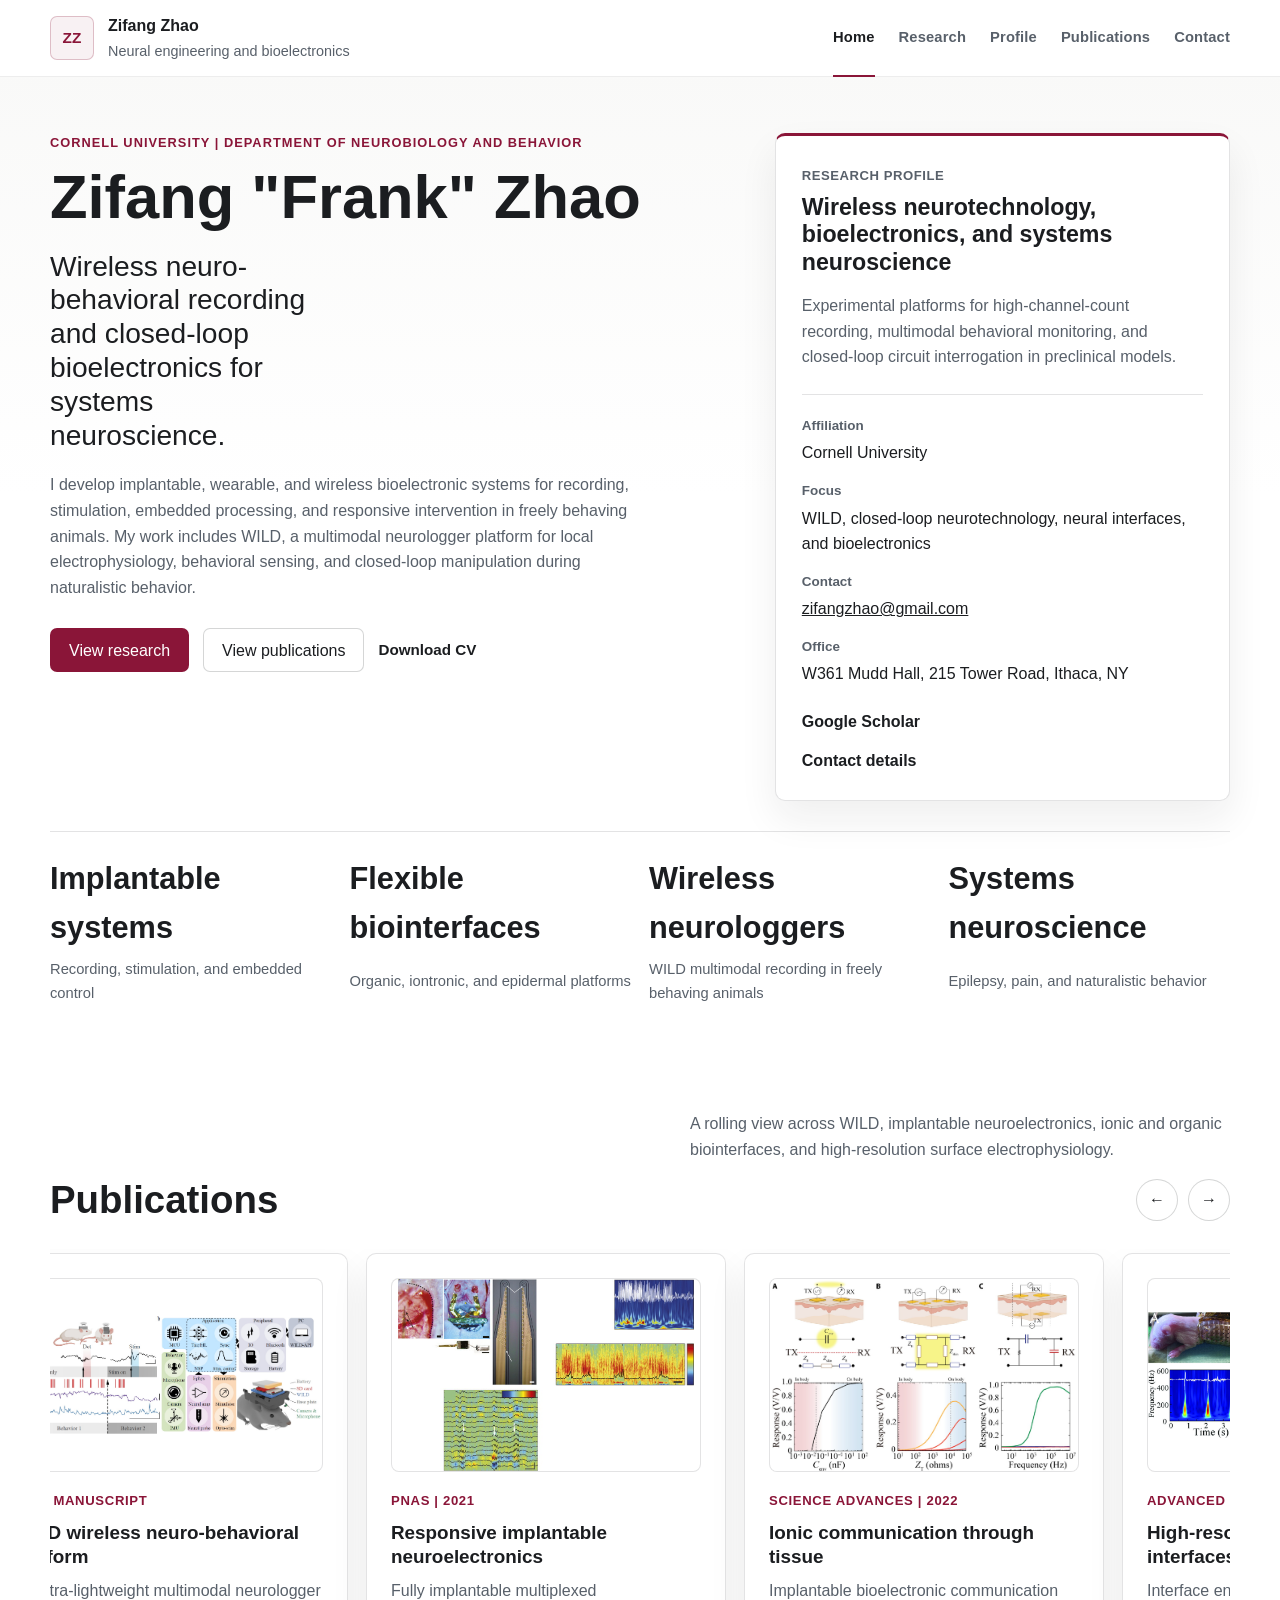
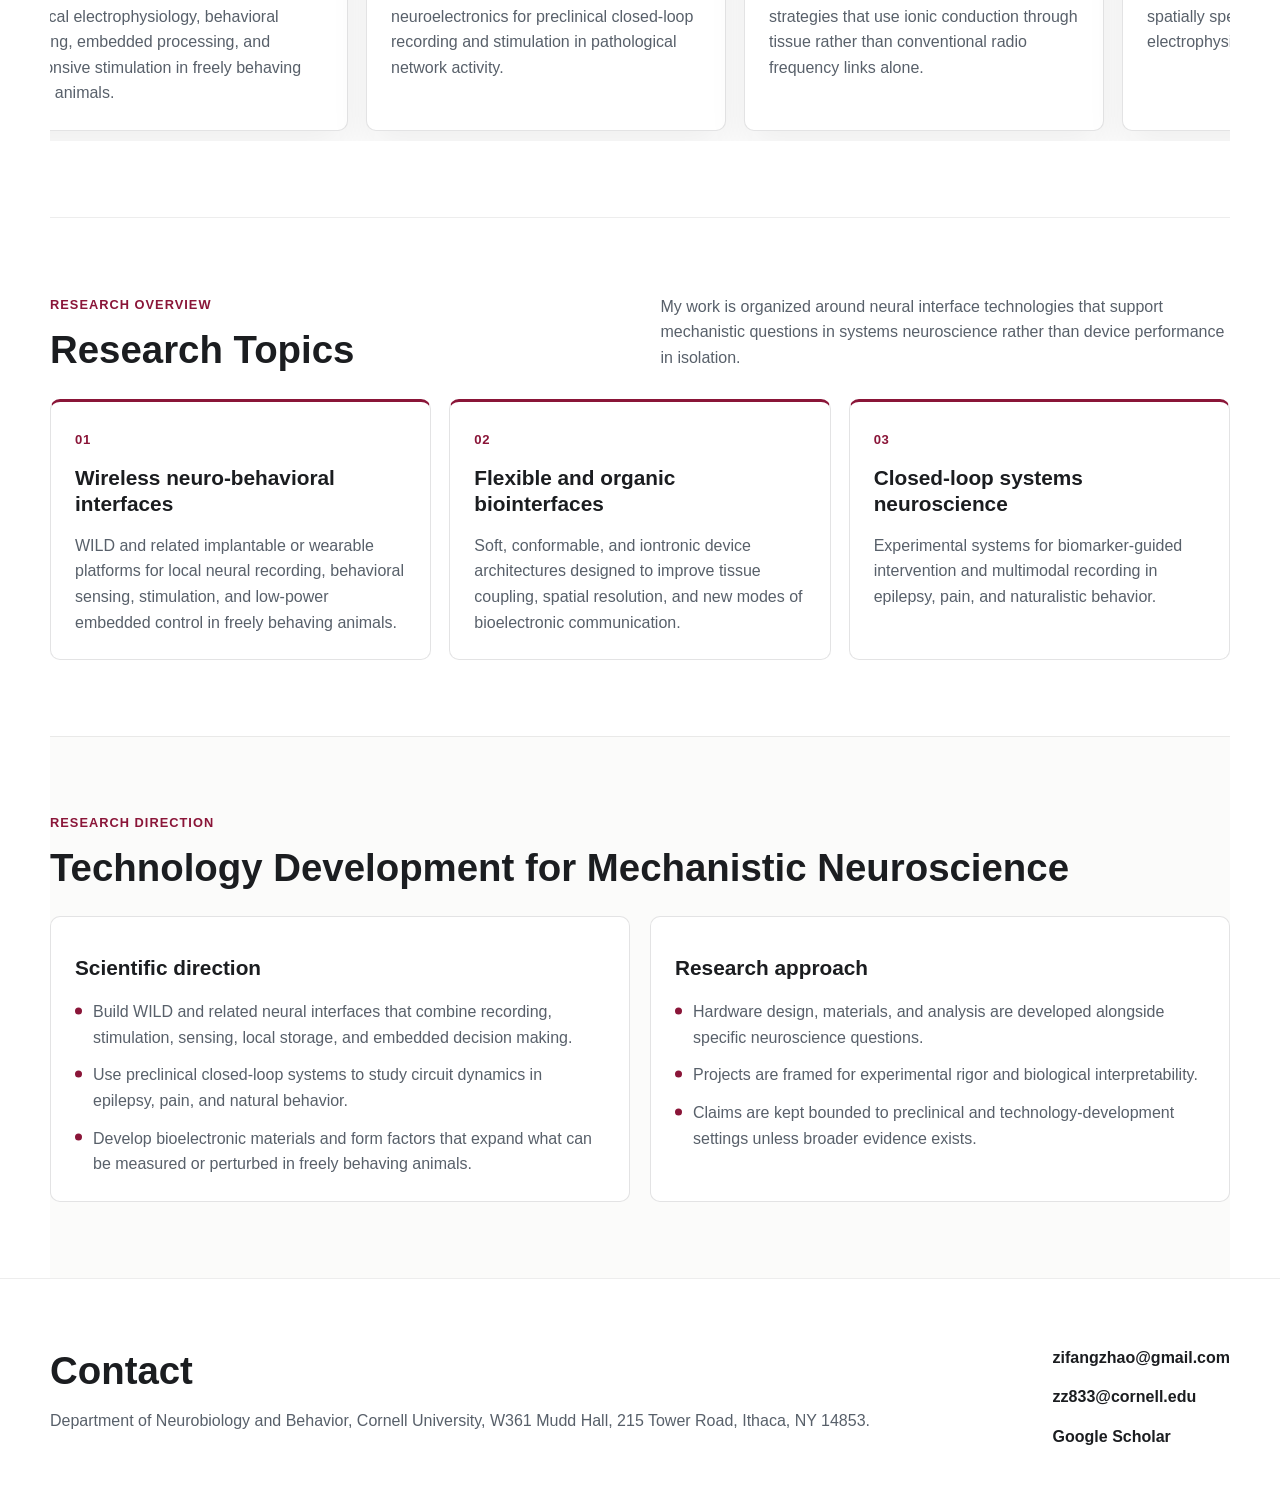
==== index.html @ 24b41a88 "Remove unpublished journal label" ====
<!DOCTYPE html>
<html lang="en">
  <head>
    <meta charset="UTF-8" />
    <meta name="viewport" content="width=device-width, initial-scale=1.0" />
    <title>Zifang Zhao | Home</title>
    <meta
      name="description"
      content="Zifang Zhao: WILD wireless neuro-behavioral recording, closed-loop bioelectronics, neural interfaces, and systems neuroscience."
    />
    <link rel="stylesheet" href="styles.css" />
  </head>
  <body class="page page--home">
    <div class="site-frame">
      <header class="site-header">
        <div class="site-header__inner">
          <a class="brand" href="index.html" aria-label="Zifang Zhao home">
            <span class="brand__mark">ZZ</span>
            <span class="brand__text">
              <strong>Zifang Zhao</strong>
              <span>Neural engineering and bioelectronics</span>
            </span>
          </a>

          <button
            class="menu-toggle"
            type="button"
            aria-expanded="false"
            aria-controls="site-nav"
            aria-label="Open navigation"
          >
            <span></span>
            <span></span>
          </button>

          <nav class="site-nav" id="site-nav" aria-label="Primary">
            <a class="is-active" href="index.html">Home</a>
            <a href="research.html">Research</a>
            <a href="team.html">Profile</a>
            <a href="publications.html">Publications</a>
            <a href="contact.html">Contact</a>
          </nav>
        </div>
      </header>

      <main>
        <section class="masthead">
          <div class="masthead__inner">
            <div class="masthead__copy">
              <p class="kicker">Cornell University | Department of Neurobiology and Behavior</p>
              <h1>Zifang &quot;Frank&quot; Zhao</h1>
              <p class="lead">
                Wireless neuro-behavioral recording and closed-loop
                bioelectronics for systems neuroscience.
              </p>
              <p class="body-copy">
                I develop implantable, wearable, and wireless bioelectronic
                systems for recording, stimulation, embedded processing, and
                responsive intervention in freely behaving animals. My work
                includes WILD, a multimodal neurologger platform for local
                electrophysiology, behavioral sensing, and closed-loop
                manipulation during naturalistic behavior.
              </p>
              <div class="action-row">
                <a class="button button--primary" href="research.html">View research</a>
                <a class="button button--secondary" href="publications.html">View publications</a>
                <a class="text-link" href="Resources/Zhao_20260609_CV_Neuro.pdf">Download CV</a>
              </div>
            </div>

            <aside class="profile-panel">
              <div class="profile-panel__section">
                <span class="profile-panel__label">Research profile</span>
                <h2>Wireless neurotechnology, bioelectronics, and systems neuroscience</h2>
                <p>
                  Experimental platforms for high-channel-count recording,
                  multimodal behavioral monitoring, and closed-loop circuit
                  interrogation in preclinical models.
                </p>
              </div>
              <dl class="fact-list">
                <div>
                  <dt>Affiliation</dt>
                  <dd>Cornell University</dd>
                </div>
                <div>
                  <dt>Focus</dt>
                  <dd>WILD, closed-loop neurotechnology, neural interfaces, and bioelectronics</dd>
                </div>
                <div>
                  <dt>Contact</dt>
                  <dd><a href="mailto:zifangzhao@gmail.com">zifangzhao@gmail.com</a></dd>
                </div>
                <div>
                  <dt>Office</dt>
                  <dd>W361 Mudd Hall, 215 Tower Road, Ithaca, NY</dd>
                </div>
              </dl>
              <div class="profile-panel__links">
                <a href="https://scholar.google.com/citations?user=bL6RPnoAAAAJ&hl=en">Google Scholar</a>
                <a href="contact.html">Contact details</a>
              </div>
            </aside>
          </div>

          <div class="stats-row" aria-label="Research summary">
            <article>
              <strong>Implantable systems</strong>
              <span>Recording, stimulation, and embedded control</span>
            </article>
            <article>
              <strong>Flexible biointerfaces</strong>
              <span>Organic, iontronic, and epidermal platforms</span>
            </article>
            <article>
              <strong>Wireless neurologgers</strong>
              <span>WILD multimodal recording in freely behaving animals</span>
            </article>
            <article>
              <strong>Systems neuroscience</strong>
              <span>Epilepsy, pain, and naturalistic behavior</span>
            </article>
          </div>
        </section>

        <section class="section section--figure-showcase">
          <div class="section__header section__header--with-actions">
            <div>
              <h2>Publications</h2>
            </div>
            <div class="section__intro-block">
              <p class="section__intro">
                A rolling view across WILD, implantable neuroelectronics,
                ionic and organic biointerfaces, and high-resolution surface
                electrophysiology.
              </p>
              <div
                class="rolling-panel__actions"
                aria-label="Publication rail controls"
              >
                <button
                  class="rail-button"
                  type="button"
                  data-rail-target="featured-publication-rail"
                  data-rail-direction="-1"
                  aria-label="Scroll publications left"
                >
                  <span aria-hidden="true">&larr;</span>
                </button>
                <button
                  class="rail-button"
                  type="button"
                  data-rail-target="featured-publication-rail"
                  data-rail-direction="1"
                  aria-label="Scroll publications right"
                >
                  <span aria-hidden="true">&rarr;</span>
                </button>
              </div>
            </div>
          </div>

          <div
            class="figure-gallery figure-gallery--rail"
            id="featured-publication-rail"
            tabindex="0"
            data-rail-autoplay="true"
            data-rail-speed="26"
            data-rail-resume-delay="1400"
            aria-label="Horizontally scrollable publications"
          >
            <article class="figure-card">
              <a class="figure-card__media" href="Resources/Zhao_datalogger_MS_revision5_main_only.pdf">
                <img
                  src="images/papers/wild-2026-neurobehavioral-platform.jpg"
                  alt="WILD wireless neuro-behavioral recording and closed-loop manipulation overview."
                  loading="eager"
                />
              </a>
              <div class="figure-card__body">
                <p class="figure-card__meta">WILD manuscript</p>
                <h3>WILD wireless neuro-behavioral platform</h3>
                <p>
                  An ultra-lightweight multimodal neurologger for local
                  electrophysiology, behavioral sensing, embedded processing,
                  and responsive stimulation in freely behaving small animals.
                </p>
              </div>
            </article>

            <article class="figure-card">
              <a class="figure-card__media" href="Resources/Zhao_2021_PNAS_Responsive manipulation of neural circuit pathology by fully implantable front end multiplexed embedded neuroelectronics.pdf">
                <img
                  src="images/papers/pnas-2021-closed-loop.jpg"
                  alt="Implantable closed-loop neural interface with device and recording panels."
                  loading="eager"
                />
              </a>
              <div class="figure-card__body">
                <p class="figure-card__meta">PNAS | 2021</p>
                <h3>Responsive implantable neuroelectronics</h3>
                <p>
                  Fully implantable multiplexed neuroelectronics for preclinical
                  closed-loop recording and stimulation in pathological network
                  activity.
                </p>
              </div>
            </article>

            <article class="figure-card">
              <a class="figure-card__media" href="Resources/Zhao_2022_SciAdv_Ionic communication for implantable bioelectronics.pdf">
                <img
                  src="images/papers/sciadv-2022-ionic-communication.jpg"
                  alt="Ionic communication transmission schematics through tissue."
                  loading="eager"
                />
              </a>
              <div class="figure-card__body">
                <p class="figure-card__meta">Science Advances | 2022</p>
                <h3>Ionic communication through tissue</h3>
                <p>
                  Implantable bioelectronic communication strategies that use
                  ionic conduction through tissue rather than conventional radio
                  frequency links alone.
                </p>
              </div>
            </article>

            <article class="figure-card">
              <a class="figure-card__media" href="Resources/Zhao_2024_AS_Formation of Anisotropic Conducting Interlayer for High Resolution Epidermal.pdf">
                <img
                  src="images/papers/advsci-2024-epidermal-interface.jpg"
                  alt="High-density epidermal interface array and spatial recording results."
                  loading="eager"
                />
              </a>
              <div class="figure-card__body">
                <p class="figure-card__meta">Advanced Science | 2024</p>
                <h3>High-resolution epidermal interfaces</h3>
                <p>
                  Interface engineering for denser and more spatially specific
                  epidermal electrophysiology.
                </p>
              </div>
            </article>

            <article class="figure-card">
              <a class="figure-card__media" href="Resources/Hassan_2022_AdvSci_Translational Organic Neural Interface Devices at Single Neuron Resolution.pdf">
                <img
                  src="images/papers/advsci-2022-single-neuron-interface.jpg"
                  alt="Organic neural interface layouts and device structures for single-neuron resolution."
                  loading="eager"
                />
              </a>
              <div class="figure-card__body">
                <p class="figure-card__meta">Advanced Science | 2022</p>
                <h3>Single-neuron organic interfaces</h3>
                <p>
                  Organic neural interfaces aimed at single-neuron-scale
                  resolution with device architectures suitable for advanced
                  neurotechnology development.
                </p>
              </div>
            </article>

            <article class="figure-card">
              <a class="figure-card__media" href="Resources/Cea_2023_NatMat_Integrated internal ion gated organic electrochemical transistors for standalone conformab[42843].pdf">
                <img
                  src="images/papers/natmat-2023-organic-biointerface.jpg"
                  alt="Conformable organic biointerface device panels and implantation views."
                  loading="eager"
                />
              </a>
              <div class="figure-card__body">
                <p class="figure-card__meta">Nature Materials | 2023</p>
                <h3>Conformable organic biointerfaces</h3>
                <p>
                  Standalone organic electrochemical transistor systems for
                  soft, conformable interfaces with biological tissue.
                </p>
              </div>
            </article>

            <article class="figure-card">
              <a class="figure-card__media" href="Resources/Yang_2026_NS_High frequency, low energy organic event based sensors for closed loop neurostimulation.pdf">
                <img
                  src="images/papers/natsensors-2026-event-sensor.jpg"
                  alt="Organic event-driven sensor layouts for closed-loop neurostimulation."
                  loading="eager"
                />
              </a>
              <div class="figure-card__body">
                <p class="figure-card__meta">Nature Sensors | 2026</p>
                <h3>Event-based sensors for closed-loop neurostimulation</h3>
                <p>
                  Low-energy organic sensing systems designed for fast,
                  high-frequency closed-loop neurostimulation.
                </p>
              </div>
            </article>
          </div>
        </section>

        <section class="section">
          <div class="section__header">
            <div>
              <p class="section__kicker">Research overview</p>
              <h2>Research Topics</h2>
            </div>
            <p class="section__intro">
              My work is organized around neural interface technologies that
              support mechanistic questions in systems neuroscience rather than
              device performance in isolation.
            </p>
          </div>

          <div class="topic-grid">
            <article class="topic-card">
              <span class="topic-card__index">01</span>
              <h3>Wireless neuro-behavioral interfaces</h3>
              <p>
                WILD and related implantable or wearable platforms for local
                neural recording, behavioral sensing, stimulation, and
                low-power embedded control in freely behaving animals.
              </p>
            </article>

            <article class="topic-card">
              <span class="topic-card__index">02</span>
              <h3>Flexible and organic biointerfaces</h3>
              <p>
                Soft, conformable, and iontronic device architectures designed
                to improve tissue coupling, spatial resolution, and new modes
                of bioelectronic communication.
              </p>
            </article>

            <article class="topic-card">
              <span class="topic-card__index">03</span>
              <h3>Closed-loop systems neuroscience</h3>
              <p>
                Experimental systems for biomarker-guided intervention and
                multimodal recording in epilepsy, pain, and naturalistic
                behavior.
              </p>
            </article>
          </div>
        </section>

        <section class="section section--tint">
          <div class="section__header">
            <div>
              <p class="section__kicker">Research direction</p>
              <h2>Technology Development for Mechanistic Neuroscience</h2>
            </div>
          </div>

          <div class="two-column-grid">
            <article class="panel">
              <h3>Scientific direction</h3>
              <ul class="clean-list">
                <li>Build WILD and related neural interfaces that combine recording, stimulation, sensing, local storage, and embedded decision making.</li>
                <li>Use preclinical closed-loop systems to study circuit dynamics in epilepsy, pain, and natural behavior.</li>
                <li>Develop bioelectronic materials and form factors that expand what can be measured or perturbed in freely behaving animals.</li>
              </ul>
            </article>

            <article class="panel">
              <h3>Research approach</h3>
              <ul class="clean-list">
                <li>Hardware design, materials, and analysis are developed alongside specific neuroscience questions.</li>
                <li>Projects are framed for experimental rigor and biological interpretability.</li>
                <li>Claims are kept bounded to preclinical and technology-development settings unless broader evidence exists.</li>
              </ul>
            </article>
          </div>
        </section>
      </main>

      <footer class="site-footer">
        <div class="site-footer__inner">
          <div>
            <h2>Contact</h2>
            <p>
              Department of Neurobiology and Behavior, Cornell University,
              W361 Mudd Hall, 215 Tower Road, Ithaca, NY 14853.
            </p>
          </div>
          <div class="site-footer__links">
            <a href="mailto:zifangzhao@gmail.com">zifangzhao@gmail.com</a>
            <a href="mailto:zz833@cornell.edu">zz833@cornell.edu</a>
            <a href="https://scholar.google.com/citations?user=bL6RPnoAAAAJ&hl=en">Google Scholar</a>
          </div>
        </div>
      </footer>
    </div>

    <script src="script.js"></script>
  </body>
</html>
---- styles.css ----
:root {
  --bg: #ffffff;
  --bg-soft: #f6f6f4;
  --surface: #fbfbfa;
  --ink: #1b1d20;
  --muted: #58606a;
  --line: rgba(27, 29, 32, 0.12);
  --line-strong: rgba(27, 29, 32, 0.18);
  --accent: #8a1538;
  --accent-soft: rgba(138, 21, 56, 0.06);
  --shadow: 0 18px 38px rgba(27, 29, 32, 0.07);
  --radius: 10px;
  --content: 1180px;
  --sans: "Aptos", "Segoe UI Variable", "Segoe UI", "Helvetica Neue", Arial, sans-serif;
  --serif: "Iowan Old Style", "Palatino Linotype", Georgia, serif;
  --transition: 200ms ease;
}

*,
*::before,
*::after {
  box-sizing: border-box;
}

html {
  scroll-behavior: smooth;
}

body {
  margin: 0;
  min-width: 320px;
  background: linear-gradient(180deg, #f8f8f7 0%, #ffffff 16%, #ffffff 100%);
  color: var(--ink);
  font-family: var(--sans);
  line-height: 1.6;
}

a {
  color: inherit;
}

img,
object {
  display: block;
  max-width: 100%;
  height: auto;
}

figure {
  margin: 0;
}

button,
.button {
  font: inherit;
}

.site-frame {
  overflow-x: clip;
}

.site-header {
  position: sticky;
  top: 0;
  z-index: 20;
  border-bottom: 1px solid rgba(27, 29, 32, 0.08);
  background: rgba(255, 255, 255, 0.95);
  backdrop-filter: blur(16px);
}

.site-header__inner,
.masthead__inner,
.stats-row,
.section,
.site-footer__inner {
  width: min(calc(100% - 40px), var(--content));
  margin: 0 auto;
}

.site-header__inner {
  display: flex;
  align-items: center;
  justify-content: space-between;
  gap: 20px;
  min-height: 76px;
}

.brand {
  display: inline-flex;
  align-items: center;
  gap: 14px;
  text-decoration: none;
}

.brand__mark {
  display: inline-grid;
  width: 44px;
  height: 44px;
  place-items: center;
  border: 1px solid rgba(138, 21, 56, 0.24);
  border-radius: 7px;
  background: var(--accent-soft);
  color: var(--accent);
  font-size: 0.96rem;
  font-weight: 700;
}

.brand__text {
  display: grid;
  gap: 2px;
  color: var(--muted);
  font-size: 0.9rem;
}

.brand__text strong {
  color: var(--ink);
  font-size: 1rem;
  font-weight: 600;
}

.site-nav {
  display: flex;
  align-items: center;
  gap: 24px;
}

.site-nav a {
  color: var(--muted);
  font-size: 0.92rem;
  font-weight: 600;
  letter-spacing: 0.01em;
  text-decoration: none;
  transition: color var(--transition);
}

.site-nav a:hover,
.site-nav a:focus-visible,
.site-nav a.is-active {
  color: var(--ink);
}

.site-nav a.is-active {
  position: relative;
}

.site-nav a.is-active::after {
  content: "";
  position: absolute;
  left: 0;
  right: 0;
  bottom: -27px;
  height: 2px;
  background: var(--accent);
}

.menu-toggle {
  display: none;
  width: 42px;
  height: 42px;
  padding: 0;
  border: 1px solid rgba(27, 29, 32, 0.12);
  border-radius: 6px;
  background: transparent;
}

.menu-toggle span {
  display: block;
  width: 18px;
  height: 1px;
  margin: 0 auto 5px;
  background: var(--ink);
  transition: transform var(--transition), opacity var(--transition);
}

.menu-toggle span:last-child {
  margin-bottom: 0;
}

.masthead {
  padding: 56px 0 30px;
}

.masthead__inner {
  display: grid;
  grid-template-columns: minmax(0, 1.2fr) minmax(300px, 0.8fr);
  gap: 42px;
  align-items: start;
}

.kicker,
.section__kicker {
  margin: 0 0 14px;
  color: var(--accent);
  font-size: 0.8rem;
  font-weight: 700;
  letter-spacing: 0.08em;
  text-transform: uppercase;
}

.masthead h1,
.page-hero h1 {
  margin: 0;
  font-family: var(--sans);
  font-size: clamp(2.8rem, 4.8vw, 4.5rem);
  font-weight: 600;
  line-height: 0.98;
}

.lead {
  max-width: 18ch;
  margin: 22px 0 0;
  font-size: clamp(1.35rem, 2.2vw, 1.95rem);
  font-weight: 500;
  line-height: 1.2;
}

.body-copy,
.section__intro,
.page-hero p,
.panel p,
.profile-panel p,
.publication-row p,
.site-footer p,
.stacked-copy p {
  color: var(--muted);
  font-size: 1rem;
}

.body-copy {
  max-width: 66ch;
  margin: 20px 0 0;
}

.action-row {
  display: flex;
  flex-wrap: wrap;
  gap: 12px 14px;
  align-items: center;
  margin-top: 28px;
}

.button {
  display: inline-flex;
  align-items: center;
  justify-content: center;
  min-height: 44px;
  padding: 0 18px;
  border: 1px solid transparent;
  border-radius: 7px;
  text-decoration: none;
  transition:
    transform var(--transition),
    border-color var(--transition),
    background-color var(--transition);
}

.button:hover,
.button:focus-visible {
  transform: translateY(-1px);
}

.button--primary {
  background: var(--accent);
  color: #ffffff;
}

.button--secondary {
  border-color: var(--line-strong);
  background: #ffffff;
  color: var(--ink);
}

.text-link {
  color: var(--ink);
  font-size: 0.95rem;
  font-weight: 600;
  text-decoration: none;
}

.text-link:hover,
.text-link:focus-visible {
  color: var(--accent);
}

.profile-panel,
.panel,
.topic-card,
.contact-card,
.team-card,
.publication-sidebar,
.recruit-panel,
.publication-controls {
  border: 1px solid var(--line);
  border-radius: var(--radius);
  background: #ffffff;
}

.profile-panel {
  padding: 26px;
  border-top: 3px solid var(--accent);
  box-shadow: var(--shadow);
}

.profile-panel__section h2 {
  margin: 6px 0 0;
  font-size: 1.45rem;
  line-height: 1.2;
}

.profile-panel__label,
.eyebrow {
  color: var(--muted);
  font-size: 0.82rem;
  font-weight: 700;
  letter-spacing: 0.04em;
  text-transform: uppercase;
}

.fact-list {
  display: grid;
  gap: 14px;
  margin: 24px 0 0;
  padding: 20px 0 0;
  border-top: 1px solid var(--line);
}

.fact-list dt {
  margin-bottom: 4px;
  color: var(--muted);
  font-size: 0.84rem;
  font-weight: 600;
}

.fact-list dd {
  margin: 0;
}

.profile-panel__links,
.contact-links,
.site-footer__links,
.compact-links {
  display: grid;
  gap: 14px;
  margin-top: 22px;
}

.stats-row {
  display: grid;
  grid-template-columns: repeat(4, minmax(0, 1fr));
  gap: 18px;
  margin-top: 30px;
  padding-top: 22px;
  border-top: 1px solid var(--line);
}

.stats-row article {
  display: grid;
  gap: 6px;
}

.stats-row strong {
  font-size: clamp(1.55rem, 2.4vw, 2.1rem);
  font-weight: 600;
}

.stats-row span {
  color: var(--muted);
  font-size: 0.92rem;
}

.section {
  padding: 76px 0;
}

.section + .section,
.site-footer {
  border-top: 1px solid rgba(27, 29, 32, 0.08);
}

.section--tint {
  background: var(--surface);
}

.section__header {
  display: flex;
  justify-content: space-between;
  gap: 28px;
  align-items: end;
  margin-bottom: 28px;
}

.section__header h2,
.page-hero h2,
.site-footer h2 {
  margin: 0;
  font-size: clamp(1.9rem, 3vw, 2.7rem);
  font-weight: 600;
  line-height: 1.06;
}

.section__intro {
  max-width: 64ch;
  margin: 0;
}

.section__intro-block {
  display: grid;
  justify-items: end;
  gap: 16px;
  max-width: 540px;
}

.topic-grid,
.card-grid,
.contact-grid,
.team-grid,
.figure-gallery {
  display: grid;
  gap: 18px;
}

.topic-grid {
  grid-template-columns: repeat(3, minmax(0, 1fr));
}

.figure-gallery {
  grid-template-columns: repeat(3, minmax(0, 1fr));
}

.figure-gallery--rail {
  display: flex;
  gap: 18px;
  overflow-x: auto;
  padding: 4px 0 10px;
  scrollbar-width: thin;
  outline: none;
}

.figure-gallery--rail:focus,
.figure-gallery--rail:focus-visible {
  outline: none;
}

.figure-gallery--rail::-webkit-scrollbar {
  height: 10px;
}

.figure-gallery--rail::-webkit-scrollbar-thumb {
  border-radius: 999px;
  background: rgba(27, 29, 32, 0.18);
}

.figure-gallery--rail .figure-card {
  flex: 0 0 min(360px, calc(100vw - 88px));
}

.figure-gallery--rail .figure-card[aria-hidden="true"] {
  pointer-events: none;
}

.topic-card,
.panel,
.contact-card,
.team-card,
.publication-sidebar,
.recruit-panel,
.figure-card {
  padding: 24px;
}

.topic-card {
  border-top: 3px solid var(--accent);
}

.figure-card {
  border: 1px solid var(--line);
  border-radius: var(--radius);
  background: #ffffff;
  box-shadow: var(--shadow);
}

.figure-card__media {
  display: block;
  overflow: hidden;
  border: 1px solid var(--line);
  border-radius: 8px;
  background: #ffffff;
}

.figure-card__media img {
  width: 100%;
  aspect-ratio: 16 / 10;
  object-fit: contain;
}

.figure-card__body {
  display: grid;
  gap: 10px;
  padding-top: 18px;
}

.figure-card__meta {
  margin: 0;
  color: var(--accent);
  font-size: 0.82rem;
  font-weight: 700;
  letter-spacing: 0.05em;
  text-transform: uppercase;
}

.figure-card__body h3 {
  margin: 0;
  font-size: 1.18rem;
  line-height: 1.24;
}

.figure-card__body p:last-child {
  margin: 0;
  color: var(--muted);
}

.rolling-panel {
  margin-top: 22px;
  padding: 22px;
  border: 1px solid var(--line);
  border-radius: var(--radius);
  background: var(--surface);
}

.rolling-panel__header {
  display: flex;
  align-items: center;
  justify-content: space-between;
  gap: 18px;
  margin-bottom: 14px;
}

.rolling-panel__title {
  margin: 0;
  color: var(--muted);
  font-size: 0.96rem;
  font-weight: 600;
  line-height: 1.5;
}

.rolling-panel__actions {
  display: flex;
  gap: 10px;
}

.rail-button {
  display: inline-grid;
  width: 42px;
  height: 42px;
  place-items: center;
  padding: 0;
  border: 1px solid var(--line-strong);
  border-radius: 999px;
  background: #ffffff;
  color: var(--ink);
  cursor: pointer;
  transition:
    transform var(--transition),
    border-color var(--transition),
    color var(--transition);
}

.rail-button:hover,
.rail-button:focus-visible {
  transform: translateY(-1px);
  border-color: var(--accent);
  color: var(--accent);
}

.rolling-panel__viewport {
  display: flex;
  gap: 18px;
  overflow-x: auto;
  padding: 4px 0 10px;
  scroll-snap-type: x proximity;
  scrollbar-width: thin;
  outline: none;
}

.rolling-panel__viewport:focus,
.rolling-panel__viewport:focus-visible {
  outline: none;
}

.rolling-panel__viewport::-webkit-scrollbar {
  height: 10px;
}

.rolling-panel__viewport::-webkit-scrollbar-thumb {
  border-radius: 999px;
  background: rgba(27, 29, 32, 0.18);
}

.rolling-panel__item {
  flex: 0 0 min(320px, calc(100vw - 88px));
  display: grid;
  gap: 12px;
  padding: 14px;
  border: 1px solid var(--line);
  border-radius: var(--radius);
  background: #ffffff;
  text-decoration: none;
  scroll-snap-align: start;
}

.rolling-panel__item:hover,
.rolling-panel__item:focus-visible {
  border-color: rgba(138, 21, 56, 0.22);
  box-shadow: var(--shadow);
}

.rolling-panel__item img {
  width: 100%;
  aspect-ratio: 16 / 10;
  border: 1px solid var(--line);
  border-radius: 8px;
  background: #ffffff;
  object-fit: contain;
}

.rolling-panel__caption {
  display: grid;
  gap: 4px;
}

.rolling-panel__caption strong {
  color: var(--accent);
  font-size: 0.82rem;
  font-weight: 700;
  letter-spacing: 0.05em;
  text-transform: uppercase;
}

.rolling-panel__caption span {
  color: var(--muted);
  font-size: 0.95rem;
  line-height: 1.45;
}

.topic-card__index {
  color: var(--accent);
  font-size: 0.82rem;
  font-weight: 700;
  letter-spacing: 0.05em;
}

.topic-card h3,
.panel h3,
.publication-preview__row h3,
.publication-row h3,
.contact-card h3,
.team-card h3,
.recruit-panel h3 {
  margin: 14px 0 0;
  font-size: 1.3rem;
  line-height: 1.24;
}

.team-card h2 {
  margin: 0;
  font-size: 2rem;
  line-height: 1.08;
}

.topic-card p {
  margin: 16px 0 0;
  color: var(--muted);
}

.two-column-grid,
.profile-grid,
.publication-layout,
.split-layout {
  display: grid;
  gap: 20px;
}

.profile-grid,
.publication-layout {
  align-items: start;
}

.two-column-grid {
  grid-template-columns: repeat(2, minmax(0, 1fr));
}

.clean-list,
.plain-list,
.metric-list {
  margin: 18px 0 0;
  padding: 0;
  list-style: none;
  display: grid;
  gap: 12px;
}

.clean-list li,
.plain-list li,
.metric-list li {
  position: relative;
  padding-left: 18px;
  color: var(--muted);
}

.clean-list li::before,
.plain-list li::before,
.metric-list li::before {
  content: "";
  position: absolute;
  left: 0;
  top: 0.74em;
  width: 7px;
  height: 7px;
  border-radius: 50%;
  background: var(--accent);
  transform: translateY(-50%);
}

.publication-preview {
  border-top: 1px solid var(--line);
}

.publication-preview__row {
  display: grid;
  grid-template-columns: 90px minmax(0, 1fr) auto;
  gap: 18px;
  align-items: start;
  padding: 18px 0;
  border-bottom: 1px solid var(--line);
}

.publication-row {
  display: grid;
  grid-template-columns: 78px 180px minmax(0, 1fr) auto;
  gap: 18px;
  align-items: start;
  padding: 18px 0;
  border-bottom: 1px solid var(--line);
}

.publication-preview__row span,
.publication-row__year {
  color: var(--accent);
  font-size: 0.9rem;
  font-weight: 700;
  letter-spacing: 0.04em;
}

.publication-preview__row p,
.publication-row p {
  margin: 10px 0 0;
}

.publication-row__media,
.research-program__media {
  overflow: hidden;
  border: 1px solid var(--line);
  border-radius: 8px;
  background: #ffffff;
}

.publication-row__media {
  align-self: stretch;
}

.publication-row__media img {
  width: 100%;
  aspect-ratio: 4 / 3;
  object-fit: contain;
}

.publication-row--text-only {
  grid-template-columns: 78px minmax(0, 1fr) auto;
}

.publication-preview__row a,
.publication-row a,
.profile-panel__links a,
.site-footer__links a,
.compact-links a,
.contact-links a,
.publication-sidebar a {
  color: var(--ink);
  font-weight: 600;
  text-decoration: none;
}

.publication-preview__row a:hover,
.publication-row a:hover,
.profile-panel__links a:hover,
.site-footer__links a:hover,
.compact-links a:hover,
.contact-links a:hover,
.publication-sidebar a:hover {
  color: var(--accent);
}

.page-hero {
  padding: 54px 0 30px;
}

.page-hero__inner {
  width: min(calc(100% - 40px), var(--content));
  margin: 0 auto;
  display: grid;
  grid-template-columns: minmax(0, 1.08fr) minmax(280px, 0.58fr);
  gap: 28px;
  align-items: start;
}

.page-hero p {
  max-width: 68ch;
  margin: 18px 0 0;
}

.page-hero__side {
  padding: 22px;
  border: 1px solid var(--line);
  border-top: 3px solid var(--accent);
  border-radius: var(--radius);
  background: var(--surface);
}

.stacked-copy {
  display: grid;
  gap: 18px;
}

.stacked-copy > div {
  padding-top: 18px;
  border-top: 1px solid var(--line);
}

.stacked-copy > div:first-child {
  padding-top: 0;
  border-top: 0;
}

.research-programs {
  display: grid;
  gap: 18px;
}

.research-program {
  padding: 28px;
  border: 1px solid var(--line);
  border-top: 3px solid var(--accent);
  border-radius: var(--radius);
  background: #ffffff;
}

.research-program__grid {
  display: grid;
  grid-template-columns: minmax(240px, 320px) minmax(0, 1fr);
  gap: 24px;
  align-items: start;
}

.research-program h3 {
  margin: 0 0 14px;
  font-size: 1.45rem;
}

.research-program p {
  margin: 0;
  color: var(--muted);
}

.research-program__media {
  padding: 12px;
}

.research-program__media img {
  width: 100%;
  aspect-ratio: 4 / 3;
  object-fit: contain;
}

.research-program__media figcaption {
  margin-top: 12px;
  color: var(--muted);
  font-size: 0.86rem;
}

.research-program__content {
  display: grid;
  gap: 14px;
}

.tag-list {
  display: flex;
  flex-wrap: wrap;
  gap: 10px;
  margin: 0;
  padding: 0;
  list-style: none;
}

.tag-list li {
  padding: 8px 12px;
  border: 1px solid var(--line);
  border-radius: 999px;
  background: var(--surface);
  color: var(--muted);
  font-size: 0.92rem;
}

.capability-grid {
  display: grid;
  grid-template-columns: repeat(4, minmax(0, 1fr));
  gap: 16px;
}

.capability-card {
  padding: 22px;
  border: 1px solid var(--line);
  border-radius: var(--radius);
  background: #ffffff;
}

.capability-card h3 {
  margin: 0 0 12px;
  font-size: 1.08rem;
}

.capability-card p {
  margin: 0;
  color: var(--muted);
}

.band {
  padding: 28px;
  border: 1px solid var(--line);
  border-left: 4px solid var(--accent);
  border-radius: var(--radius);
  background: var(--surface);
}

.profile-grid {
  grid-template-columns: minmax(0, 1.15fr) minmax(280px, 0.85fr);
}

.team-card--profile {
  border-top: 3px solid var(--accent);
}

.identity-block {
  display: flex;
  align-items: center;
  gap: 18px;
}

.identity-block__portrait {
  flex: 0 0 88px;
  width: 88px;
  margin: 0;
  overflow: hidden;
  border: 1px solid var(--line);
  border-radius: 10px;
  background: var(--surface);
}

.identity-block__portrait img {
  width: 100%;
  aspect-ratio: 1;
  object-fit: cover;
  object-position: center 18%;
}

.identity-block__mark {
  display: grid;
  width: 82px;
  aspect-ratio: 1;
  place-items: center;
  border: 1px solid rgba(138, 21, 56, 0.2);
  border-radius: 8px;
  background: var(--accent-soft);
  color: var(--accent);
  font-size: 1.65rem;
  font-weight: 700;
}

.identity-block p {
  margin: 6px 0 0;
  color: var(--muted);
}

.timeline {
  display: grid;
  gap: 16px;
}

.timeline__item {
  padding: 18px 0 0;
  border-top: 1px solid var(--line);
}

.timeline__item:first-child {
  padding-top: 0;
  border-top: 0;
}

.timeline__item strong {
  display: block;
  margin-bottom: 6px;
  font-size: 1rem;
}

.timeline__item span,
.timeline__item p {
  color: var(--muted);
}

.team-grid {
  grid-template-columns: repeat(3, minmax(0, 1fr));
}

.team-card--soft {
  background: var(--surface);
}

.recruit-grid {
  display: grid;
  grid-template-columns: repeat(2, minmax(0, 1fr));
  gap: 18px;
}

.publication-controls {
  display: flex;
  flex-wrap: wrap;
  gap: 10px;
  padding: 14px;
  margin-bottom: 18px;
}

.publication-controls button {
  min-height: 38px;
  padding: 0 14px;
  border: 1px solid var(--line-strong);
  border-radius: 999px;
  background: transparent;
  color: var(--muted);
  transition:
    border-color var(--transition),
    background-color var(--transition),
    color var(--transition);
}

.publication-controls button.is-active {
  border-color: var(--accent);
  background: var(--accent);
  color: #ffffff;
}

.publication-layout {
  grid-template-columns: minmax(0, 1.2fr) minmax(280px, 0.68fr);
  align-items: start;
}

.publication-list {
  display: grid;
  gap: 0;
  padding: 0 0 0 0;
}

.publication-list,
.publication-sidebar {
  border-radius: var(--radius);
}

.publication-list__group {
  padding-top: 8px;
}

.publication-list__heading {
  margin: 0 0 12px;
  color: var(--muted);
  font-size: 0.84rem;
  font-weight: 700;
  letter-spacing: 0.08em;
  text-transform: uppercase;
}

.publication-row[hidden] {
  display: none;
}

.publication-sidebar {
  border-top: 3px solid var(--accent);
  background: var(--surface);
}

.metric-list {
  margin-top: 20px;
}

.contact-grid {
  grid-template-columns: repeat(4, minmax(0, 1fr));
}

.contact-card {
  border-top: 3px solid var(--accent);
}

.contact-card p {
  margin: 12px 0 0;
  color: var(--muted);
}

.site-footer {
  padding: 44px 0;
  background: #ffffff;
}

.site-footer__inner {
  display: grid;
  grid-template-columns: minmax(0, 1fr) auto;
  gap: 30px;
  align-items: end;
}

@media (max-width: 1100px) {
  .masthead__inner,
  .page-hero__inner,
  .publication-layout,
  .profile-grid,
  .research-program__grid,
  .two-column-grid,
  .site-footer__inner {
    grid-template-columns: 1fr;
  }

  .topic-grid,
  .figure-gallery,
  .team-grid,
  .capability-grid,
  .contact-grid {
    grid-template-columns: repeat(2, minmax(0, 1fr));
  }

  .recruit-grid {
    grid-template-columns: 1fr;
  }

  .stats-row {
    grid-template-columns: repeat(2, minmax(0, 1fr));
  }
}

@media (max-width: 760px) {
  .site-header__inner,
  .masthead__inner,
  .stats-row,
  .section,
  .site-footer__inner,
  .page-hero__inner {
    width: min(calc(100% - 28px), var(--content));
  }

  .site-nav {
    position: absolute;
    top: calc(100% + 10px);
    right: 14px;
    display: grid;
    min-width: 230px;
    padding: 14px;
    border: 1px solid var(--line);
    border-radius: var(--radius);
    background: rgba(255, 255, 255, 0.98);
    box-shadow: var(--shadow);
    opacity: 0;
    pointer-events: none;
    transform: translateY(-8px);
    transition:
      opacity var(--transition),
      transform var(--transition);
  }

  .site-nav.is-open {
    opacity: 1;
    pointer-events: auto;
    transform: translateY(0);
  }

  .site-nav a.is-active::after {
    display: none;
  }

  .menu-toggle {
    display: inline-grid;
    place-items: center;
  }

  .menu-toggle[aria-expanded="true"] span:first-child {
    transform: translateY(3px) rotate(45deg);
  }

  .menu-toggle[aria-expanded="true"] span:last-child {
    transform: translateY(-3px) rotate(-45deg);
  }

  .masthead,
  .page-hero,
  .section {
    padding: 40px 0;
  }

  .section__header {
    display: grid;
    gap: 16px;
    align-items: start;
  }

  .section__intro-block {
    justify-items: start;
  }

  .rolling-panel__header {
    display: flex;
    align-items: center;
  }

  .topic-grid,
  .figure-gallery,
  .team-grid,
  .capability-grid,
  .contact-grid,
  .stats-row {
    grid-template-columns: 1fr;
  }

  .publication-preview__row,
  .publication-row {
    grid-template-columns: 1fr;
    gap: 10px;
  }

  .rolling-panel__item {
    flex-basis: min(300px, calc(100vw - 64px));
  }

  .figure-gallery--rail .figure-card {
    flex-basis: min(300px, calc(100vw - 64px));
  }

  .identity-block {
    align-items: flex-start;
  }
}

@media (max-width: 520px) {
  .identity-block {
    flex-direction: column;
  }

  .identity-block__portrait {
    width: 96px;
    flex-basis: auto;
  }
}

@media (prefers-reduced-motion: reduce) {
  html {
    scroll-behavior: auto;
  }

  *,
  *::before,
  *::after {
    transition-duration: 0.01ms !important;
    animation-duration: 0.01ms !important;
    animation-iteration-count: 1 !important;
  }
}
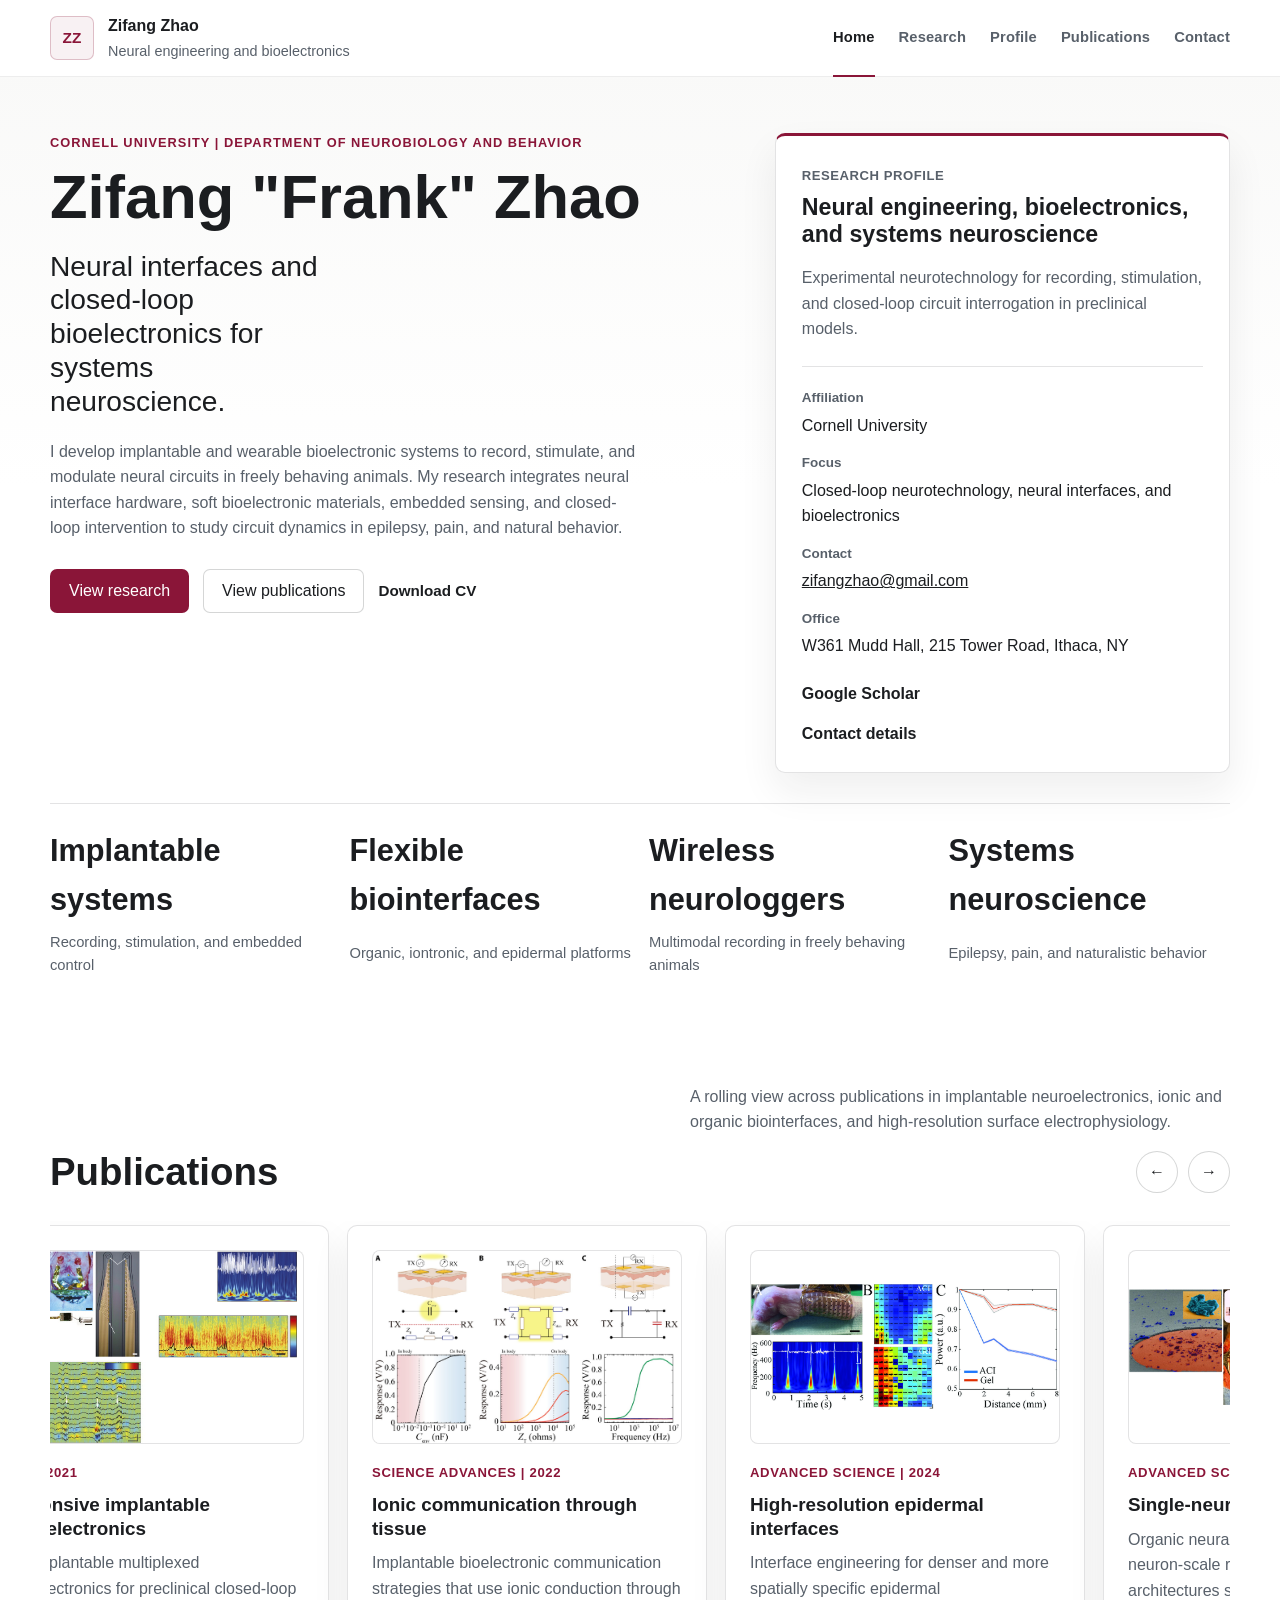
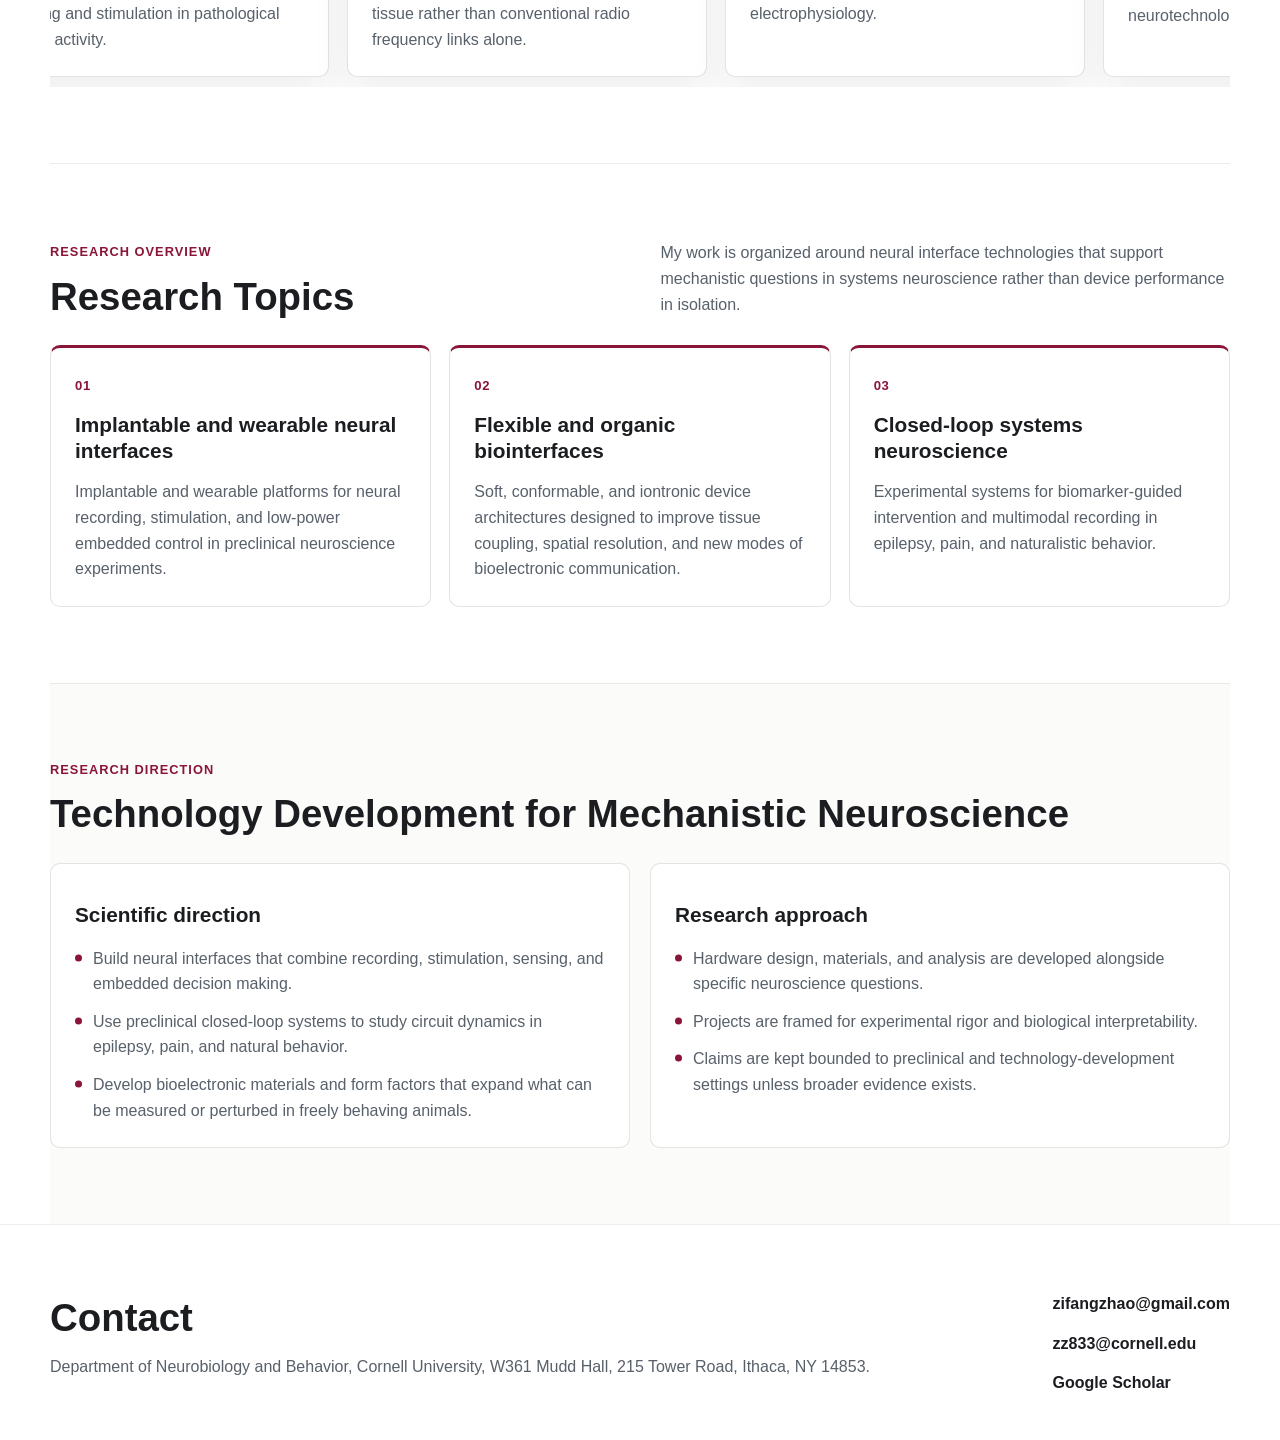
==== commit 0f81f415: "Revert "Revise site for WILD Nature Methods platform" This reverts commit 59454dd6dacccf4f5c02e5a7a5" ====
--- a/index.html
+++ b/index.html
@@ -6,7 +6,7 @@
     <title>Zifang Zhao | Home</title>
     <meta
       name="description"
-      content="Zifang Zhao: WILD wireless neuro-behavioral recording, closed-loop bioelectronics, neural interfaces, and systems neuroscience."
+      content="Zifang Zhao: neural interfaces and closed-loop bioelectronics for systems neuroscience, spanning implantable neurotechnology, flexible biointerfaces, and wireless multimodal recording."
     />
     <link rel="stylesheet" href="styles.css" />
   </head>
@@ -50,16 +50,16 @@
               <p class="kicker">Cornell University | Department of Neurobiology and Behavior</p>
               <h1>Zifang &quot;Frank&quot; Zhao</h1>
               <p class="lead">
-                Wireless neuro-behavioral recording and closed-loop
-                bioelectronics for systems neuroscience.
+                Neural interfaces and closed-loop bioelectronics for systems
+                neuroscience.
               </p>
               <p class="body-copy">
-                I develop implantable, wearable, and wireless bioelectronic
-                systems for recording, stimulation, embedded processing, and
-                responsive intervention in freely behaving animals. My work
-                includes WILD, a multimodal neurologger platform for local
-                electrophysiology, behavioral sensing, and closed-loop
-                manipulation during naturalistic behavior.
+                I develop implantable and wearable bioelectronic systems to
+                record, stimulate, and modulate neural circuits in freely
+                behaving animals. My research integrates neural interface
+                hardware, soft bioelectronic materials, embedded sensing, and
+                closed-loop intervention to study circuit dynamics in epilepsy,
+                pain, and natural behavior.
               </p>
               <div class="action-row">
                 <a class="button button--primary" href="research.html">View research</a>
@@ -71,11 +71,10 @@
             <aside class="profile-panel">
               <div class="profile-panel__section">
                 <span class="profile-panel__label">Research profile</span>
-                <h2>Wireless neurotechnology, bioelectronics, and systems neuroscience</h2>
-                <p>
-                  Experimental platforms for high-channel-count recording,
-                  multimodal behavioral monitoring, and closed-loop circuit
-                  interrogation in preclinical models.
+                <h2>Neural engineering, bioelectronics, and systems neuroscience</h2>
+                <p>
+                  Experimental neurotechnology for recording, stimulation, and
+                  closed-loop circuit interrogation in preclinical models.
                 </p>
               </div>
               <dl class="fact-list">
@@ -85,7 +84,7 @@
                 </div>
                 <div>
                   <dt>Focus</dt>
-                  <dd>WILD, closed-loop neurotechnology, neural interfaces, and bioelectronics</dd>
+                  <dd>Closed-loop neurotechnology, neural interfaces, and bioelectronics</dd>
                 </div>
                 <div>
                   <dt>Contact</dt>
@@ -114,7 +113,7 @@
             </article>
             <article>
               <strong>Wireless neurologgers</strong>
-              <span>WILD multimodal recording in freely behaving animals</span>
+              <span>Multimodal recording in freely behaving animals</span>
             </article>
             <article>
               <strong>Systems neuroscience</strong>
@@ -130,9 +129,9 @@
             </div>
             <div class="section__intro-block">
               <p class="section__intro">
-                A rolling view across WILD, implantable neuroelectronics,
-                ionic and organic biointerfaces, and high-resolution surface
-                electrophysiology.
+                A rolling view across publications in implantable
+                neuroelectronics, ionic and organic biointerfaces, and
+                high-resolution surface electrophysiology.
               </p>
               <div
                 class="rolling-panel__actions"
@@ -170,25 +169,6 @@
             aria-label="Horizontally scrollable publications"
           >
             <article class="figure-card">
-              <a class="figure-card__media" href="Resources/Zhao_datalogger_MS_revision5_main_only.pdf">
-                <img
-                  src="images/papers/wild-2026-neurobehavioral-platform.jpg"
-                  alt="WILD wireless neuro-behavioral recording and closed-loop manipulation overview."
-                  loading="eager"
-                />
-              </a>
-              <div class="figure-card__body">
-                <p class="figure-card__meta">WILD manuscript</p>
-                <h3>WILD wireless neuro-behavioral platform</h3>
-                <p>
-                  An ultra-lightweight multimodal neurologger for local
-                  electrophysiology, behavioral sensing, embedded processing,
-                  and responsive stimulation in freely behaving small animals.
-                </p>
-              </div>
-            </article>
-
-            <article class="figure-card">
               <a class="figure-card__media" href="Resources/Zhao_2021_PNAS_Responsive manipulation of neural circuit pathology by fully implantable front end multiplexed embedded neuroelectronics.pdf">
                 <img
                   src="images/papers/pnas-2021-closed-loop.jpg"
@@ -317,11 +297,11 @@
           <div class="topic-grid">
             <article class="topic-card">
               <span class="topic-card__index">01</span>
-              <h3>Wireless neuro-behavioral interfaces</h3>
+              <h3>Implantable and wearable neural interfaces</h3>
               <p>
-                WILD and related implantable or wearable platforms for local
-                neural recording, behavioral sensing, stimulation, and
-                low-power embedded control in freely behaving animals.
+                Implantable and wearable platforms for neural recording,
+                stimulation, and low-power embedded control in preclinical
+                neuroscience experiments.
               </p>
             </article>
 
@@ -359,7 +339,7 @@
             <article class="panel">
               <h3>Scientific direction</h3>
               <ul class="clean-list">
-                <li>Build WILD and related neural interfaces that combine recording, stimulation, sensing, local storage, and embedded decision making.</li>
+                <li>Build neural interfaces that combine recording, stimulation, sensing, and embedded decision making.</li>
                 <li>Use preclinical closed-loop systems to study circuit dynamics in epilepsy, pain, and natural behavior.</li>
                 <li>Develop bioelectronic materials and form factors that expand what can be measured or perturbed in freely behaving animals.</li>
               </ul>
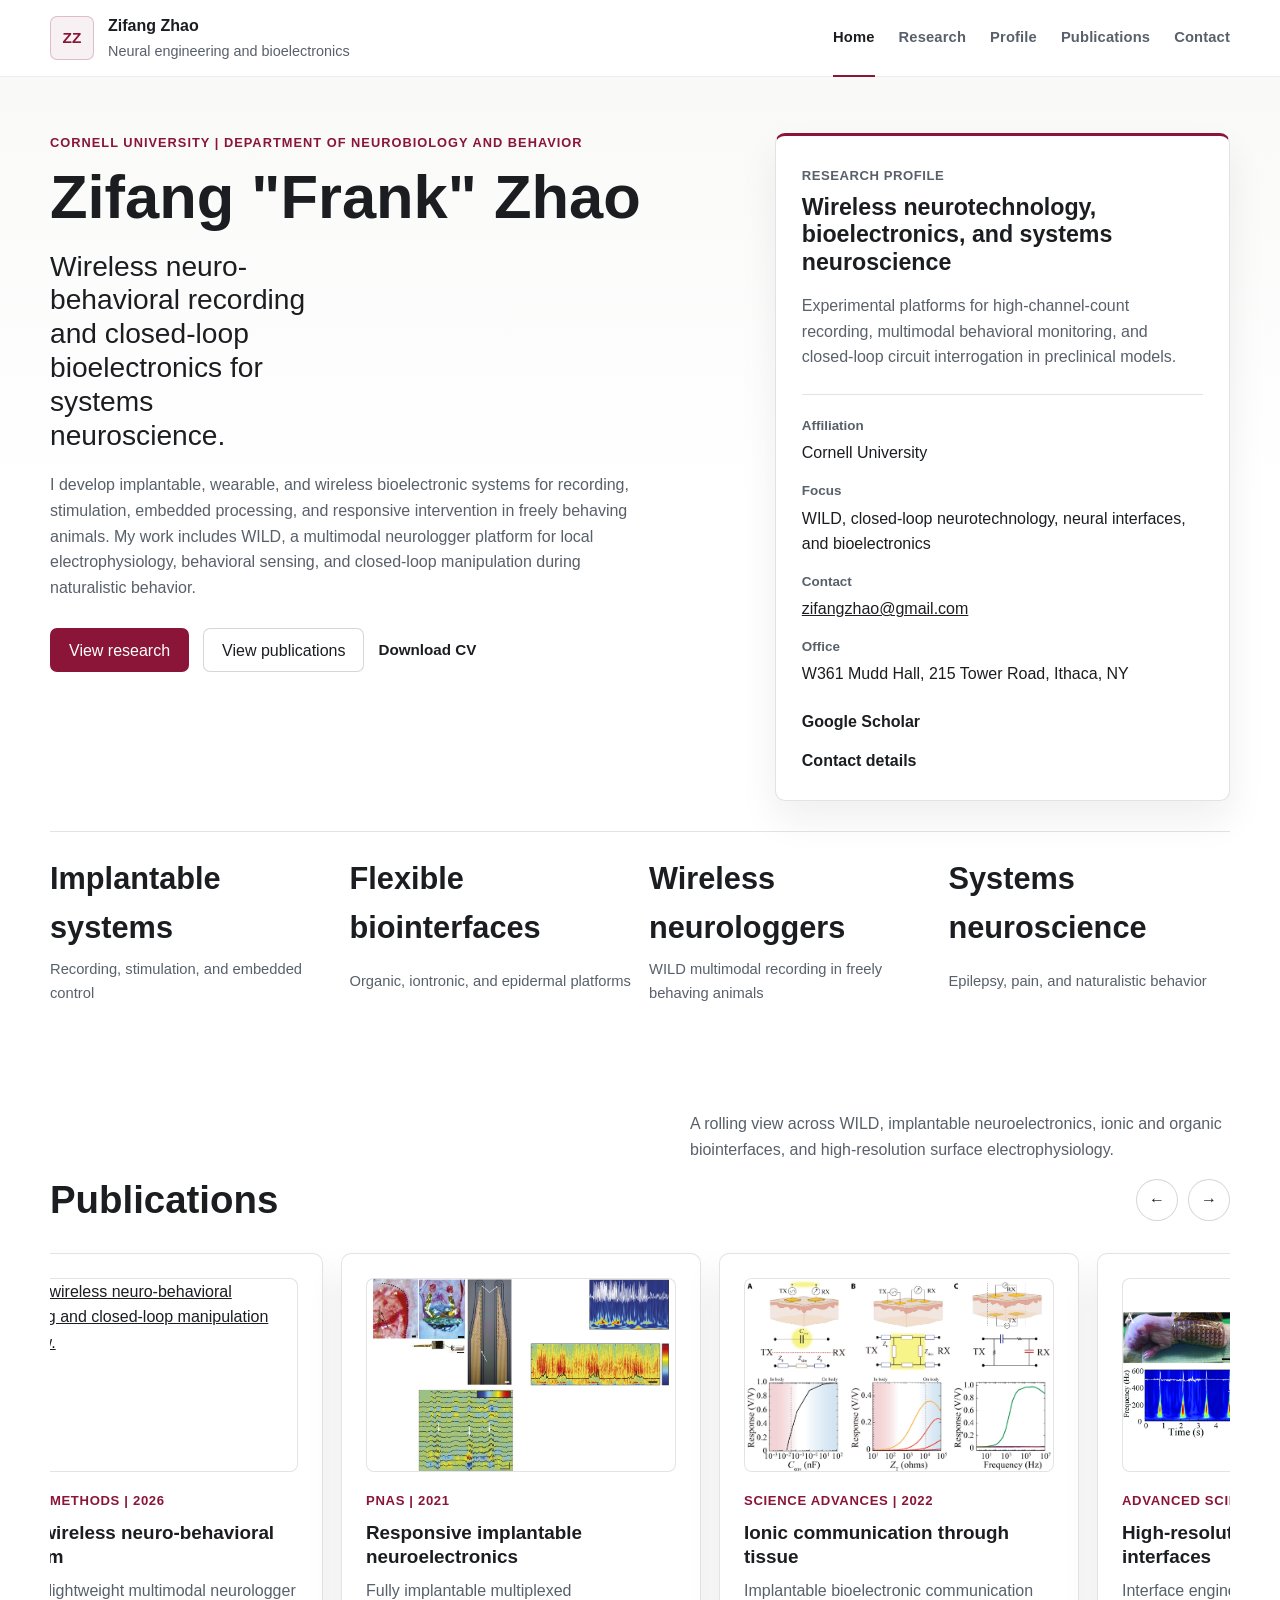
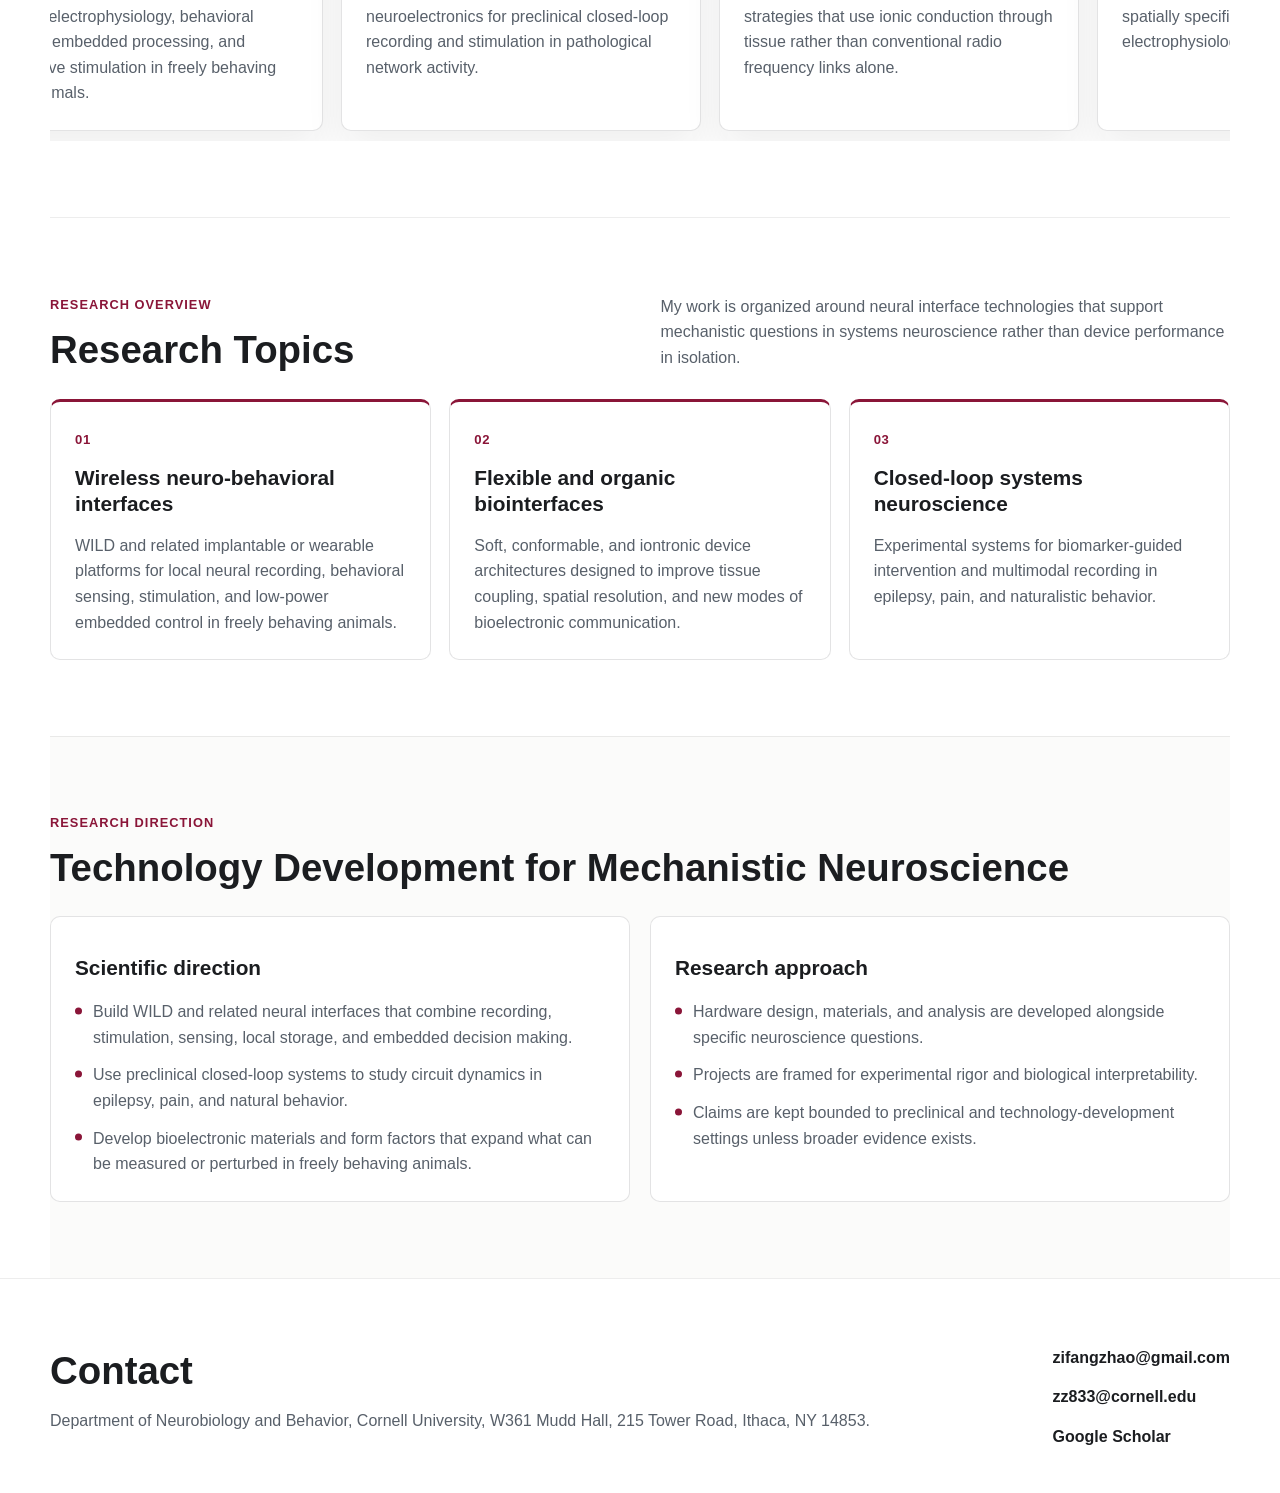
==== commit 90560ce4: "Revert "Remove unpublished journal label" This reverts commit 24b41a8844c9a563e2c6bb1db2b113867f7dc7" ====
--- a/index.html
+++ b/index.html
@@ -6,7 +6,7 @@
     <title>Zifang Zhao | Home</title>
     <meta
       name="description"
-      content="Zifang Zhao: neural interfaces and closed-loop bioelectronics for systems neuroscience, spanning implantable neurotechnology, flexible biointerfaces, and wireless multimodal recording."
+      content="Zifang Zhao: WILD wireless neuro-behavioral recording, closed-loop bioelectronics, neural interfaces, and systems neuroscience."
     />
     <link rel="stylesheet" href="styles.css" />
   </head>
@@ -50,16 +50,16 @@
               <p class="kicker">Cornell University | Department of Neurobiology and Behavior</p>
               <h1>Zifang &quot;Frank&quot; Zhao</h1>
               <p class="lead">
-                Neural interfaces and closed-loop bioelectronics for systems
-                neuroscience.
+                Wireless neuro-behavioral recording and closed-loop
+                bioelectronics for systems neuroscience.
               </p>
               <p class="body-copy">
-                I develop implantable and wearable bioelectronic systems to
-                record, stimulate, and modulate neural circuits in freely
-                behaving animals. My research integrates neural interface
-                hardware, soft bioelectronic materials, embedded sensing, and
-                closed-loop intervention to study circuit dynamics in epilepsy,
-                pain, and natural behavior.
+                I develop implantable, wearable, and wireless bioelectronic
+                systems for recording, stimulation, embedded processing, and
+                responsive intervention in freely behaving animals. My work
+                includes WILD, a multimodal neurologger platform for local
+                electrophysiology, behavioral sensing, and closed-loop
+                manipulation during naturalistic behavior.
               </p>
               <div class="action-row">
                 <a class="button button--primary" href="research.html">View research</a>
@@ -71,10 +71,11 @@
             <aside class="profile-panel">
               <div class="profile-panel__section">
                 <span class="profile-panel__label">Research profile</span>
-                <h2>Neural engineering, bioelectronics, and systems neuroscience</h2>
-                <p>
-                  Experimental neurotechnology for recording, stimulation, and
-                  closed-loop circuit interrogation in preclinical models.
+                <h2>Wireless neurotechnology, bioelectronics, and systems neuroscience</h2>
+                <p>
+                  Experimental platforms for high-channel-count recording,
+                  multimodal behavioral monitoring, and closed-loop circuit
+                  interrogation in preclinical models.
                 </p>
               </div>
               <dl class="fact-list">
@@ -84,7 +85,7 @@
                 </div>
                 <div>
                   <dt>Focus</dt>
-                  <dd>Closed-loop neurotechnology, neural interfaces, and bioelectronics</dd>
+                  <dd>WILD, closed-loop neurotechnology, neural interfaces, and bioelectronics</dd>
                 </div>
                 <div>
                   <dt>Contact</dt>
@@ -113,7 +114,7 @@
             </article>
             <article>
               <strong>Wireless neurologgers</strong>
-              <span>Multimodal recording in freely behaving animals</span>
+              <span>WILD multimodal recording in freely behaving animals</span>
             </article>
             <article>
               <strong>Systems neuroscience</strong>
@@ -129,9 +130,9 @@
             </div>
             <div class="section__intro-block">
               <p class="section__intro">
-                A rolling view across publications in implantable
-                neuroelectronics, ionic and organic biointerfaces, and
-                high-resolution surface electrophysiology.
+                A rolling view across WILD, implantable neuroelectronics,
+                ionic and organic biointerfaces, and high-resolution surface
+                electrophysiology.
               </p>
               <div
                 class="rolling-panel__actions"
@@ -169,6 +170,25 @@
             aria-label="Horizontally scrollable publications"
           >
             <article class="figure-card">
+              <a class="figure-card__media" href="Resources/Zhao_datalogger_MS_revision5_main_only.pdf">
+                <img
+                  src="images/papers/wild-2026-neurobehavioral-platform.jpg"
+                  alt="WILD wireless neuro-behavioral recording and closed-loop manipulation overview."
+                  loading="eager"
+                />
+              </a>
+              <div class="figure-card__body">
+                <p class="figure-card__meta">Nature Methods | 2026</p>
+                <h3>WILD wireless neuro-behavioral platform</h3>
+                <p>
+                  An ultra-lightweight multimodal neurologger for local
+                  electrophysiology, behavioral sensing, embedded processing,
+                  and responsive stimulation in freely behaving small animals.
+                </p>
+              </div>
+            </article>
+
+            <article class="figure-card">
               <a class="figure-card__media" href="Resources/Zhao_2021_PNAS_Responsive manipulation of neural circuit pathology by fully implantable front end multiplexed embedded neuroelectronics.pdf">
                 <img
                   src="images/papers/pnas-2021-closed-loop.jpg"
@@ -297,11 +317,11 @@
           <div class="topic-grid">
             <article class="topic-card">
               <span class="topic-card__index">01</span>
-              <h3>Implantable and wearable neural interfaces</h3>
+              <h3>Wireless neuro-behavioral interfaces</h3>
               <p>
-                Implantable and wearable platforms for neural recording,
-                stimulation, and low-power embedded control in preclinical
-                neuroscience experiments.
+                WILD and related implantable or wearable platforms for local
+                neural recording, behavioral sensing, stimulation, and
+                low-power embedded control in freely behaving animals.
               </p>
             </article>
 
@@ -339,7 +359,7 @@
             <article class="panel">
               <h3>Scientific direction</h3>
               <ul class="clean-list">
-                <li>Build neural interfaces that combine recording, stimulation, sensing, and embedded decision making.</li>
+                <li>Build WILD and related neural interfaces that combine recording, stimulation, sensing, local storage, and embedded decision making.</li>
                 <li>Use preclinical closed-loop systems to study circuit dynamics in epilepsy, pain, and natural behavior.</li>
                 <li>Develop bioelectronic materials and form factors that expand what can be measured or perturbed in freely behaving animals.</li>
               </ul>
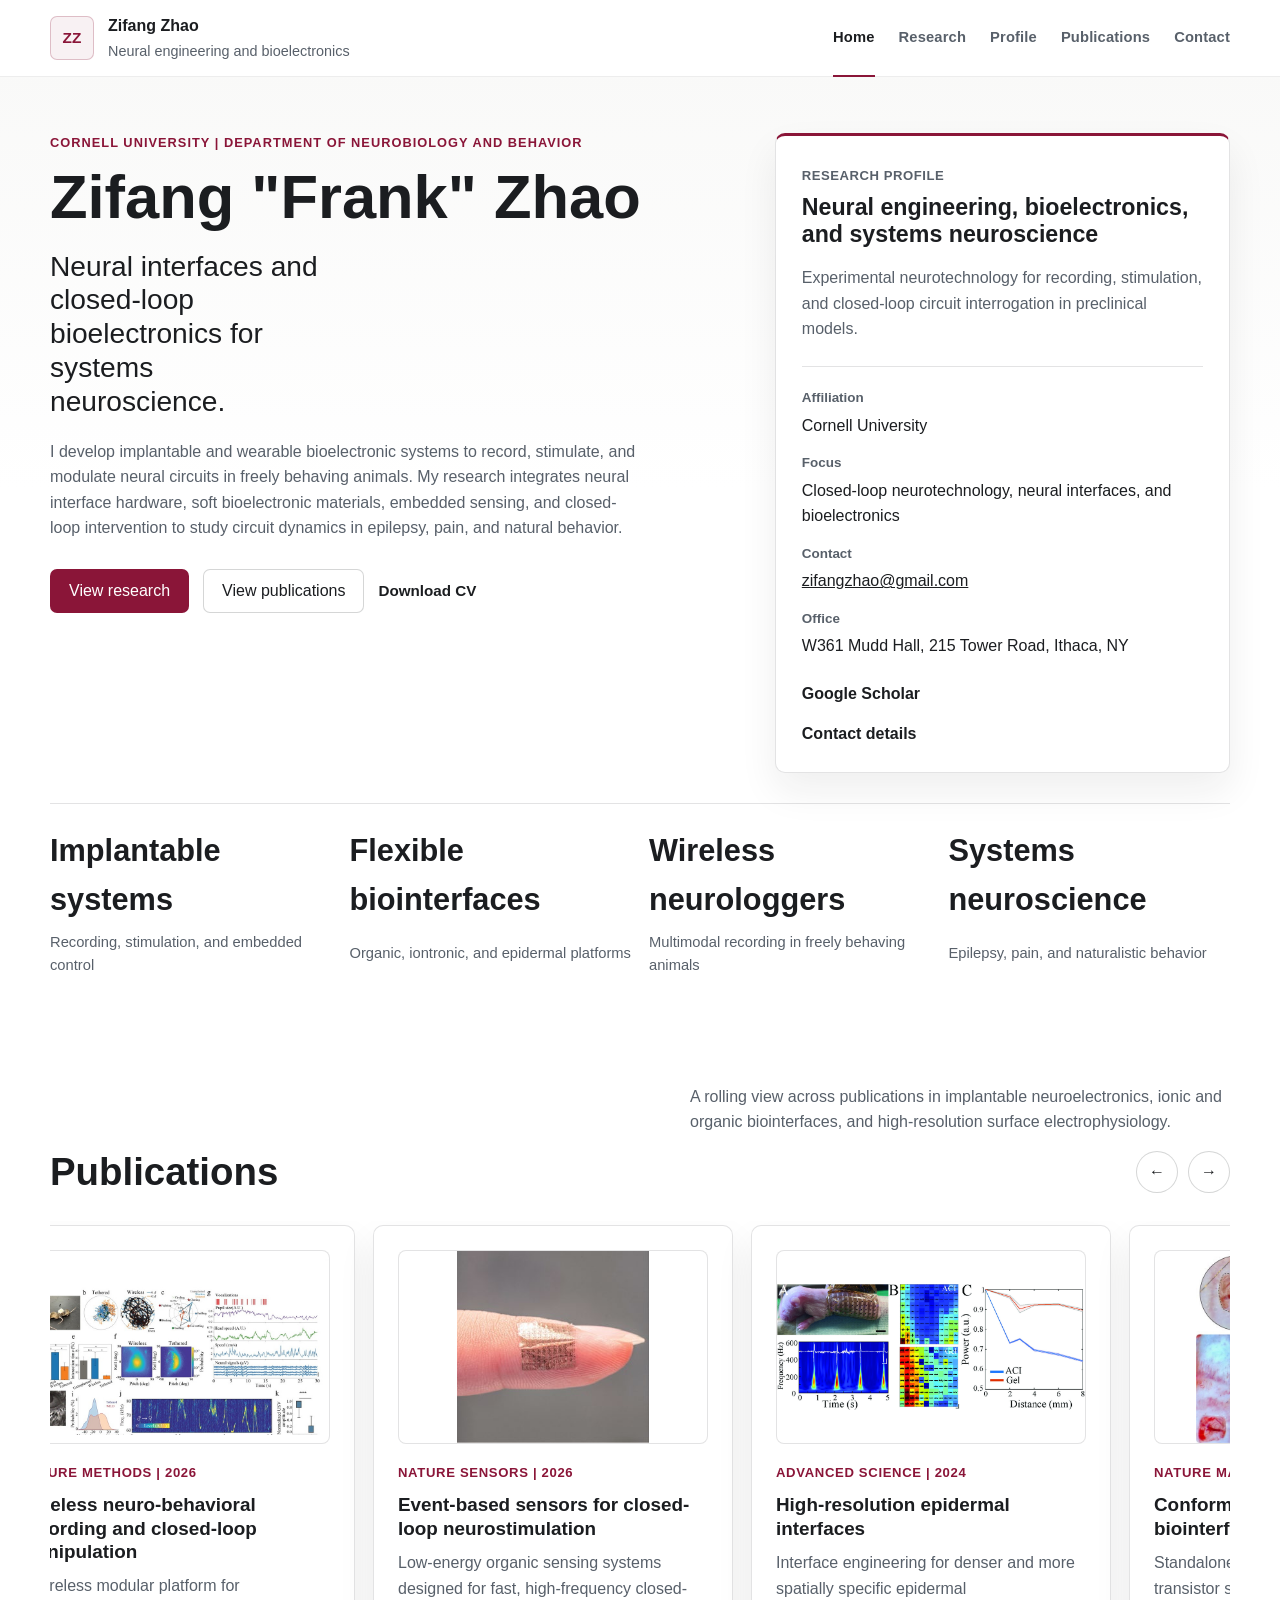
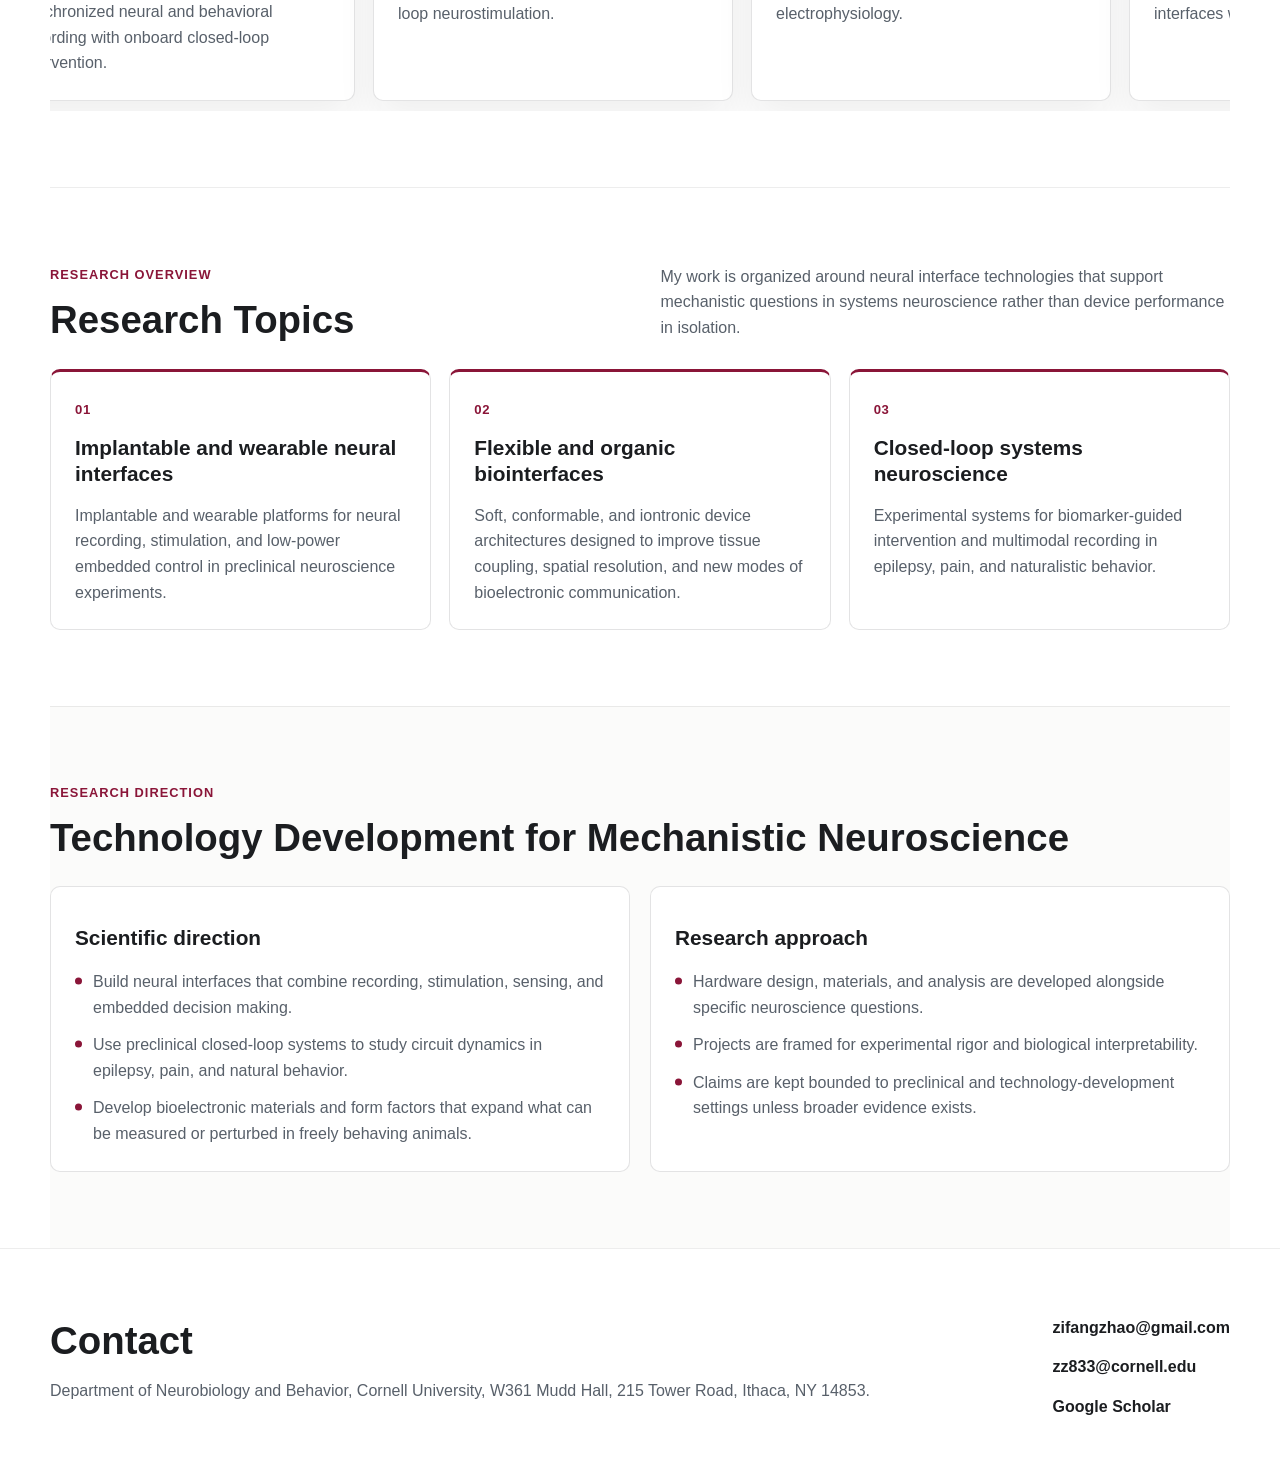
==== commit 1f65cdc0: "Update academic website and add WILD publication" ====
--- a/index.html
+++ b/index.html
@@ -6,7 +6,7 @@
     <title>Zifang Zhao | Home</title>
     <meta
       name="description"
-      content="Zifang Zhao: WILD wireless neuro-behavioral recording, closed-loop bioelectronics, neural interfaces, and systems neuroscience."
+      content="Zifang Zhao: neural interfaces and closed-loop bioelectronics for systems neuroscience, spanning implantable neurotechnology, flexible biointerfaces, and wireless multimodal recording."
     />
     <link rel="stylesheet" href="styles.css" />
   </head>
@@ -36,7 +36,7 @@
           <nav class="site-nav" id="site-nav" aria-label="Primary">
             <a class="is-active" href="index.html">Home</a>
             <a href="research.html">Research</a>
-            <a href="team.html">Profile</a>
+            <a href="profile.html">Profile</a>
             <a href="publications.html">Publications</a>
             <a href="contact.html">Contact</a>
           </nav>
@@ -50,32 +50,31 @@
               <p class="kicker">Cornell University | Department of Neurobiology and Behavior</p>
               <h1>Zifang &quot;Frank&quot; Zhao</h1>
               <p class="lead">
-                Wireless neuro-behavioral recording and closed-loop
-                bioelectronics for systems neuroscience.
+                Neural interfaces and closed-loop bioelectronics for systems
+                neuroscience.
               </p>
               <p class="body-copy">
-                I develop implantable, wearable, and wireless bioelectronic
-                systems for recording, stimulation, embedded processing, and
-                responsive intervention in freely behaving animals. My work
-                includes WILD, a multimodal neurologger platform for local
-                electrophysiology, behavioral sensing, and closed-loop
-                manipulation during naturalistic behavior.
+                I develop implantable and wearable bioelectronic systems to
+                record, stimulate, and modulate neural circuits in freely
+                behaving animals. My research integrates neural interface
+                hardware, soft bioelectronic materials, embedded sensing, and
+                closed-loop intervention to study circuit dynamics in epilepsy,
+                pain, and natural behavior.
               </p>
               <div class="action-row">
                 <a class="button button--primary" href="research.html">View research</a>
                 <a class="button button--secondary" href="publications.html">View publications</a>
-                <a class="text-link" href="Resources/Zhao_20260609_CV_Neuro.pdf">Download CV</a>
+                <a class="text-link" href="Resources/Zhao_20260915_CV_Neuro.docx">Download CV</a>
               </div>
             </div>
 
             <aside class="profile-panel">
               <div class="profile-panel__section">
                 <span class="profile-panel__label">Research profile</span>
-                <h2>Wireless neurotechnology, bioelectronics, and systems neuroscience</h2>
-                <p>
-                  Experimental platforms for high-channel-count recording,
-                  multimodal behavioral monitoring, and closed-loop circuit
-                  interrogation in preclinical models.
+                <h2>Neural engineering, bioelectronics, and systems neuroscience</h2>
+                <p>
+                  Experimental neurotechnology for recording, stimulation, and
+                  closed-loop circuit interrogation in preclinical models.
                 </p>
               </div>
               <dl class="fact-list">
@@ -85,7 +84,7 @@
                 </div>
                 <div>
                   <dt>Focus</dt>
-                  <dd>WILD, closed-loop neurotechnology, neural interfaces, and bioelectronics</dd>
+                  <dd>Closed-loop neurotechnology, neural interfaces, and bioelectronics</dd>
                 </div>
                 <div>
                   <dt>Contact</dt>
@@ -114,7 +113,7 @@
             </article>
             <article>
               <strong>Wireless neurologgers</strong>
-              <span>WILD multimodal recording in freely behaving animals</span>
+              <span>Multimodal recording in freely behaving animals</span>
             </article>
             <article>
               <strong>Systems neuroscience</strong>
@@ -130,9 +129,9 @@
             </div>
             <div class="section__intro-block">
               <p class="section__intro">
-                A rolling view across WILD, implantable neuroelectronics,
-                ionic and organic biointerfaces, and high-resolution surface
-                electrophysiology.
+                A rolling view across publications in implantable
+                neuroelectronics, ionic and organic biointerfaces, and
+                high-resolution surface electrophysiology.
               </p>
               <div
                 class="rolling-panel__actions"
@@ -170,20 +169,111 @@
             aria-label="Horizontally scrollable publications"
           >
             <article class="figure-card">
-              <a class="figure-card__media" href="Resources/Zhao_datalogger_MS_revision5_main_only.pdf">
-                <img
-                  src="images/papers/wild-2026-neurobehavioral-platform.jpg"
-                  alt="WILD wireless neuro-behavioral recording and closed-loop manipulation overview."
+              <a class="figure-card__media" href="Resources/Zhao_2026_NM_WILD.pdf">
+                <img
+                  src="images/feature-platform-wild.jpg"
+                  alt="WILD wireless modular platform for neuro-behavioral recording and closed-loop manipulation in small animals."
                   loading="eager"
                 />
               </a>
               <div class="figure-card__body">
                 <p class="figure-card__meta">Nature Methods | 2026</p>
-                <h3>WILD wireless neuro-behavioral platform</h3>
-                <p>
-                  An ultra-lightweight multimodal neurologger for local
-                  electrophysiology, behavioral sensing, embedded processing,
-                  and responsive stimulation in freely behaving small animals.
+                <h3>Wireless neuro-behavioral recording and closed-loop manipulation</h3>
+                <p>
+                  A wireless modular platform for synchronized neural and
+                  behavioral recording with onboard closed-loop intervention.
+                </p>
+              </div>
+            </article>
+
+            <article class="figure-card">
+              <a class="figure-card__media" href="Resources/Yang_2026_NS_High frequency, low energy organic event based sensors for closed loop neurostimulation.pdf">
+                <img
+                  src="images/papers/natsensors-2026-event-sensor.jpg"
+                  alt="Organic event-driven sensor layouts for closed-loop neurostimulation."
+                  loading="eager"
+                />
+              </a>
+              <div class="figure-card__body">
+                <p class="figure-card__meta">Nature Sensors | 2026</p>
+                <h3>Event-based sensors for closed-loop neurostimulation</h3>
+                <p>
+                  Low-energy organic sensing systems designed for fast,
+                  high-frequency closed-loop neurostimulation.
+                </p>
+              </div>
+            </article>
+
+            <article class="figure-card">
+              <a class="figure-card__media" href="Resources/Zhao_2024_AS_Formation of Anisotropic Conducting Interlayer for High Resolution Epidermal.pdf">
+                <img
+                  src="images/papers/advsci-2024-epidermal-interface.jpg"
+                  alt="High-density epidermal interface array and spatial recording results."
+                  loading="eager"
+                />
+              </a>
+              <div class="figure-card__body">
+                <p class="figure-card__meta">Advanced Science | 2024</p>
+                <h3>High-resolution epidermal interfaces</h3>
+                <p>
+                  Interface engineering for denser and more spatially specific
+                  epidermal electrophysiology.
+                </p>
+              </div>
+            </article>
+
+            <article class="figure-card">
+              <a class="figure-card__media" href="Resources/Cea_2023_NatMat_Integrated internal ion gated organic electrochemical transistors for standalone conformab[42843].pdf">
+                <img
+                  src="images/papers/natmat-2023-organic-biointerface.jpg"
+                  alt="Conformable organic biointerface device panels and implantation views."
+                  loading="eager"
+                />
+              </a>
+              <div class="figure-card__body">
+                <p class="figure-card__meta">Nature Materials | 2023</p>
+                <h3>Conformable organic biointerfaces</h3>
+                <p>
+                  Standalone organic electrochemical transistor systems for
+                  soft, conformable interfaces with biological tissue.
+                </p>
+              </div>
+            </article>
+
+            <article class="figure-card">
+              <a class="figure-card__media" href="Resources/Hassan_2022_AdvSci_Translational Organic Neural Interface Devices at Single Neuron Resolution.pdf">
+                <img
+                  src="images/papers/advsci-2022-single-neuron-interface.jpg"
+                  alt="Organic neural interface layouts and device structures for single-neuron resolution."
+                  loading="eager"
+                />
+              </a>
+              <div class="figure-card__body">
+                <p class="figure-card__meta">Advanced Science | 2022</p>
+                <h3>Single-neuron organic interfaces</h3>
+                <p>
+                  Organic neural interfaces aimed at single-neuron-scale
+                  resolution with device architectures suitable for advanced
+                  neurotechnology development.
+                </p>
+              </div>
+            </article>
+
+            <article class="figure-card">
+              <a class="figure-card__media" href="Resources/Zhao_2022_SciAdv_Ionic communication for implantable bioelectronics.pdf">
+                <img
+                  src="images/papers/sciadv-2022-ionic-communication.jpg"
+                  alt="Ionic communication transmission schematics through tissue."
+                  loading="eager"
+                />
+              </a>
+              <div class="figure-card__body">
+                <p class="figure-card__meta">Science Advances | 2022</p>
+                <h3>Ionic communication through tissue</h3>
+                <p>
+                  Implantable bioelectronic communication strategies that use
+                  ionic conduction through tissue rather than conventional radio
+                  frequency links alone.
                 </p>
               </div>
             </article>
@@ -203,98 +293,6 @@
                   Fully implantable multiplexed neuroelectronics for preclinical
                   closed-loop recording and stimulation in pathological network
                   activity.
-                </p>
-              </div>
-            </article>
-
-            <article class="figure-card">
-              <a class="figure-card__media" href="Resources/Zhao_2022_SciAdv_Ionic communication for implantable bioelectronics.pdf">
-                <img
-                  src="images/papers/sciadv-2022-ionic-communication.jpg"
-                  alt="Ionic communication transmission schematics through tissue."
-                  loading="eager"
-                />
-              </a>
-              <div class="figure-card__body">
-                <p class="figure-card__meta">Science Advances | 2022</p>
-                <h3>Ionic communication through tissue</h3>
-                <p>
-                  Implantable bioelectronic communication strategies that use
-                  ionic conduction through tissue rather than conventional radio
-                  frequency links alone.
-                </p>
-              </div>
-            </article>
-
-            <article class="figure-card">
-              <a class="figure-card__media" href="Resources/Zhao_2024_AS_Formation of Anisotropic Conducting Interlayer for High Resolution Epidermal.pdf">
-                <img
-                  src="images/papers/advsci-2024-epidermal-interface.jpg"
-                  alt="High-density epidermal interface array and spatial recording results."
-                  loading="eager"
-                />
-              </a>
-              <div class="figure-card__body">
-                <p class="figure-card__meta">Advanced Science | 2024</p>
-                <h3>High-resolution epidermal interfaces</h3>
-                <p>
-                  Interface engineering for denser and more spatially specific
-                  epidermal electrophysiology.
-                </p>
-              </div>
-            </article>
-
-            <article class="figure-card">
-              <a class="figure-card__media" href="Resources/Hassan_2022_AdvSci_Translational Organic Neural Interface Devices at Single Neuron Resolution.pdf">
-                <img
-                  src="images/papers/advsci-2022-single-neuron-interface.jpg"
-                  alt="Organic neural interface layouts and device structures for single-neuron resolution."
-                  loading="eager"
-                />
-              </a>
-              <div class="figure-card__body">
-                <p class="figure-card__meta">Advanced Science | 2022</p>
-                <h3>Single-neuron organic interfaces</h3>
-                <p>
-                  Organic neural interfaces aimed at single-neuron-scale
-                  resolution with device architectures suitable for advanced
-                  neurotechnology development.
-                </p>
-              </div>
-            </article>
-
-            <article class="figure-card">
-              <a class="figure-card__media" href="Resources/Cea_2023_NatMat_Integrated internal ion gated organic electrochemical transistors for standalone conformab[42843].pdf">
-                <img
-                  src="images/papers/natmat-2023-organic-biointerface.jpg"
-                  alt="Conformable organic biointerface device panels and implantation views."
-                  loading="eager"
-                />
-              </a>
-              <div class="figure-card__body">
-                <p class="figure-card__meta">Nature Materials | 2023</p>
-                <h3>Conformable organic biointerfaces</h3>
-                <p>
-                  Standalone organic electrochemical transistor systems for
-                  soft, conformable interfaces with biological tissue.
-                </p>
-              </div>
-            </article>
-
-            <article class="figure-card">
-              <a class="figure-card__media" href="Resources/Yang_2026_NS_High frequency, low energy organic event based sensors for closed loop neurostimulation.pdf">
-                <img
-                  src="images/papers/natsensors-2026-event-sensor.jpg"
-                  alt="Organic event-driven sensor layouts for closed-loop neurostimulation."
-                  loading="eager"
-                />
-              </a>
-              <div class="figure-card__body">
-                <p class="figure-card__meta">Nature Sensors | 2026</p>
-                <h3>Event-based sensors for closed-loop neurostimulation</h3>
-                <p>
-                  Low-energy organic sensing systems designed for fast,
-                  high-frequency closed-loop neurostimulation.
                 </p>
               </div>
             </article>
@@ -317,11 +315,11 @@
           <div class="topic-grid">
             <article class="topic-card">
               <span class="topic-card__index">01</span>
-              <h3>Wireless neuro-behavioral interfaces</h3>
+              <h3>Implantable and wearable neural interfaces</h3>
               <p>
-                WILD and related implantable or wearable platforms for local
-                neural recording, behavioral sensing, stimulation, and
-                low-power embedded control in freely behaving animals.
+                Implantable and wearable platforms for neural recording,
+                stimulation, and low-power embedded control in preclinical
+                neuroscience experiments.
               </p>
             </article>
 
@@ -359,7 +357,7 @@
             <article class="panel">
               <h3>Scientific direction</h3>
               <ul class="clean-list">
-                <li>Build WILD and related neural interfaces that combine recording, stimulation, sensing, local storage, and embedded decision making.</li>
+                <li>Build neural interfaces that combine recording, stimulation, sensing, and embedded decision making.</li>
                 <li>Use preclinical closed-loop systems to study circuit dynamics in epilepsy, pain, and natural behavior.</li>
                 <li>Develop bioelectronic materials and form factors that expand what can be measured or perturbed in freely behaving animals.</li>
               </ul>
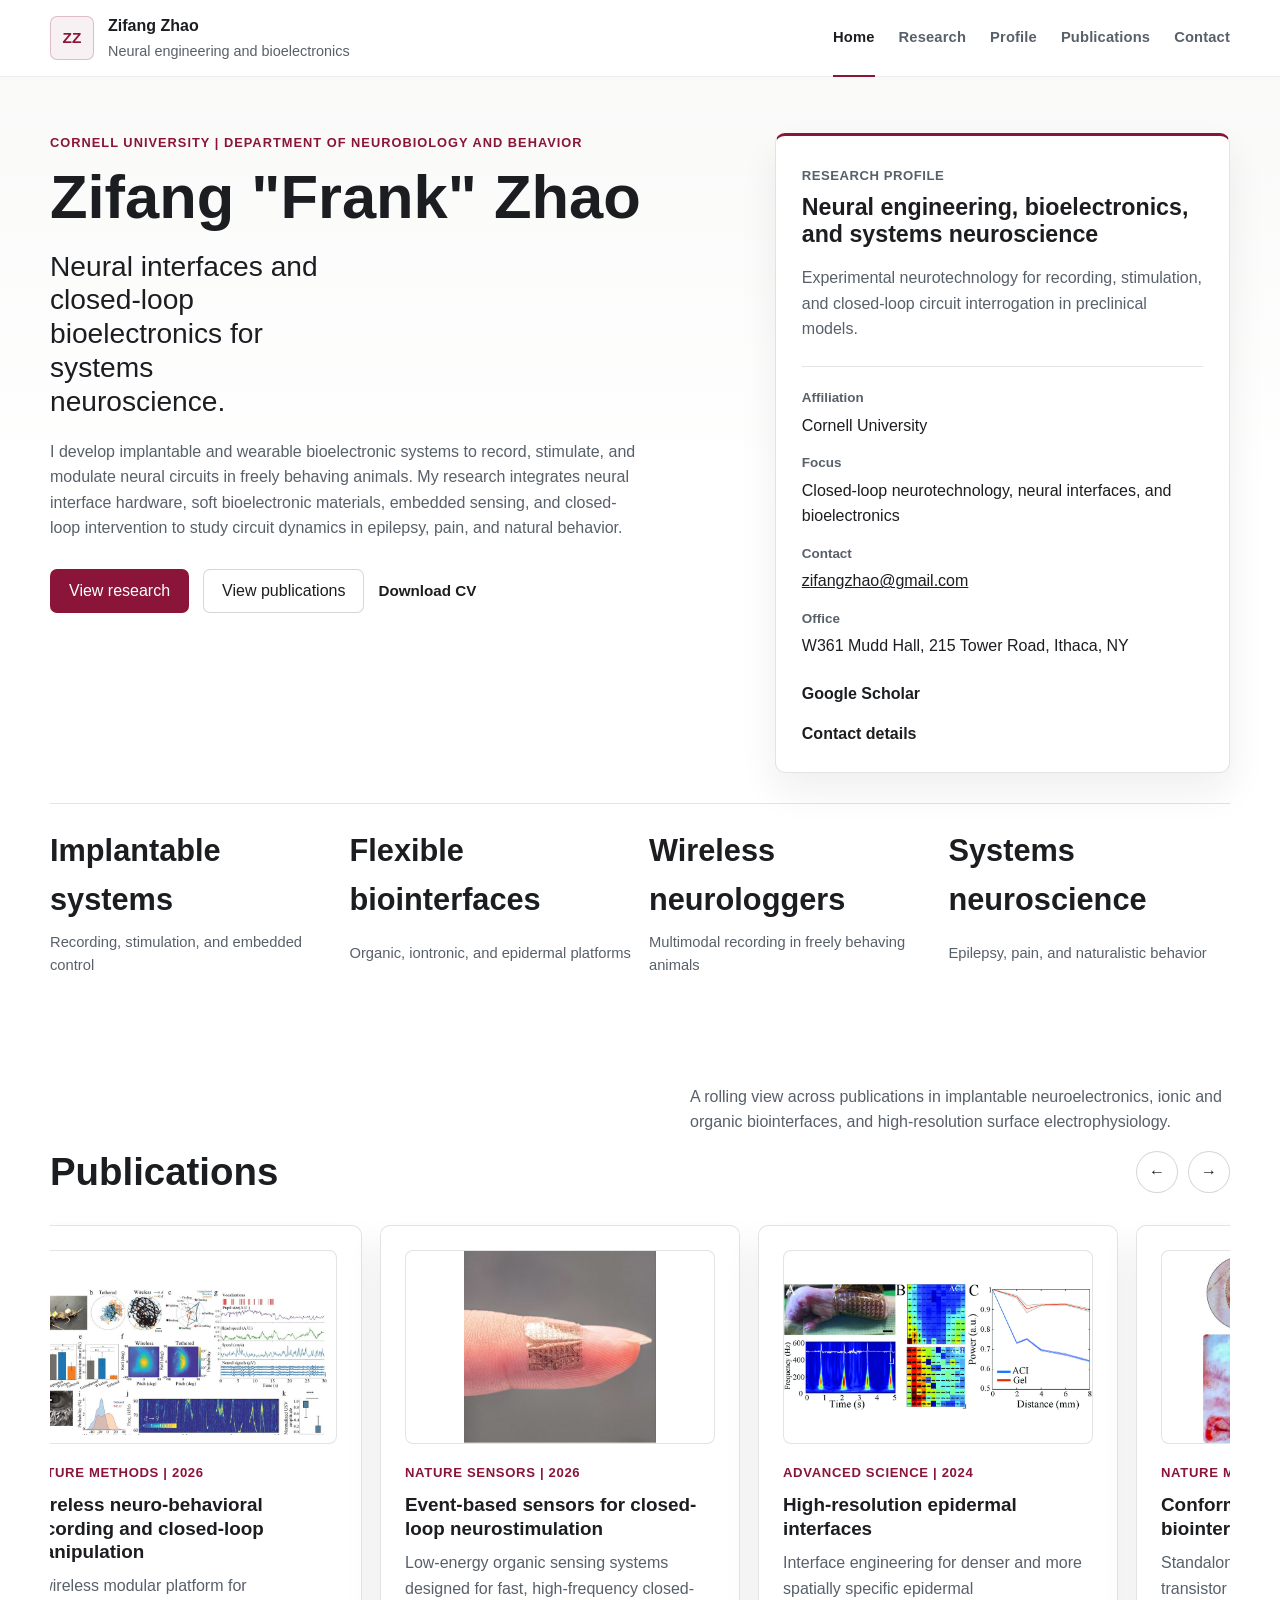
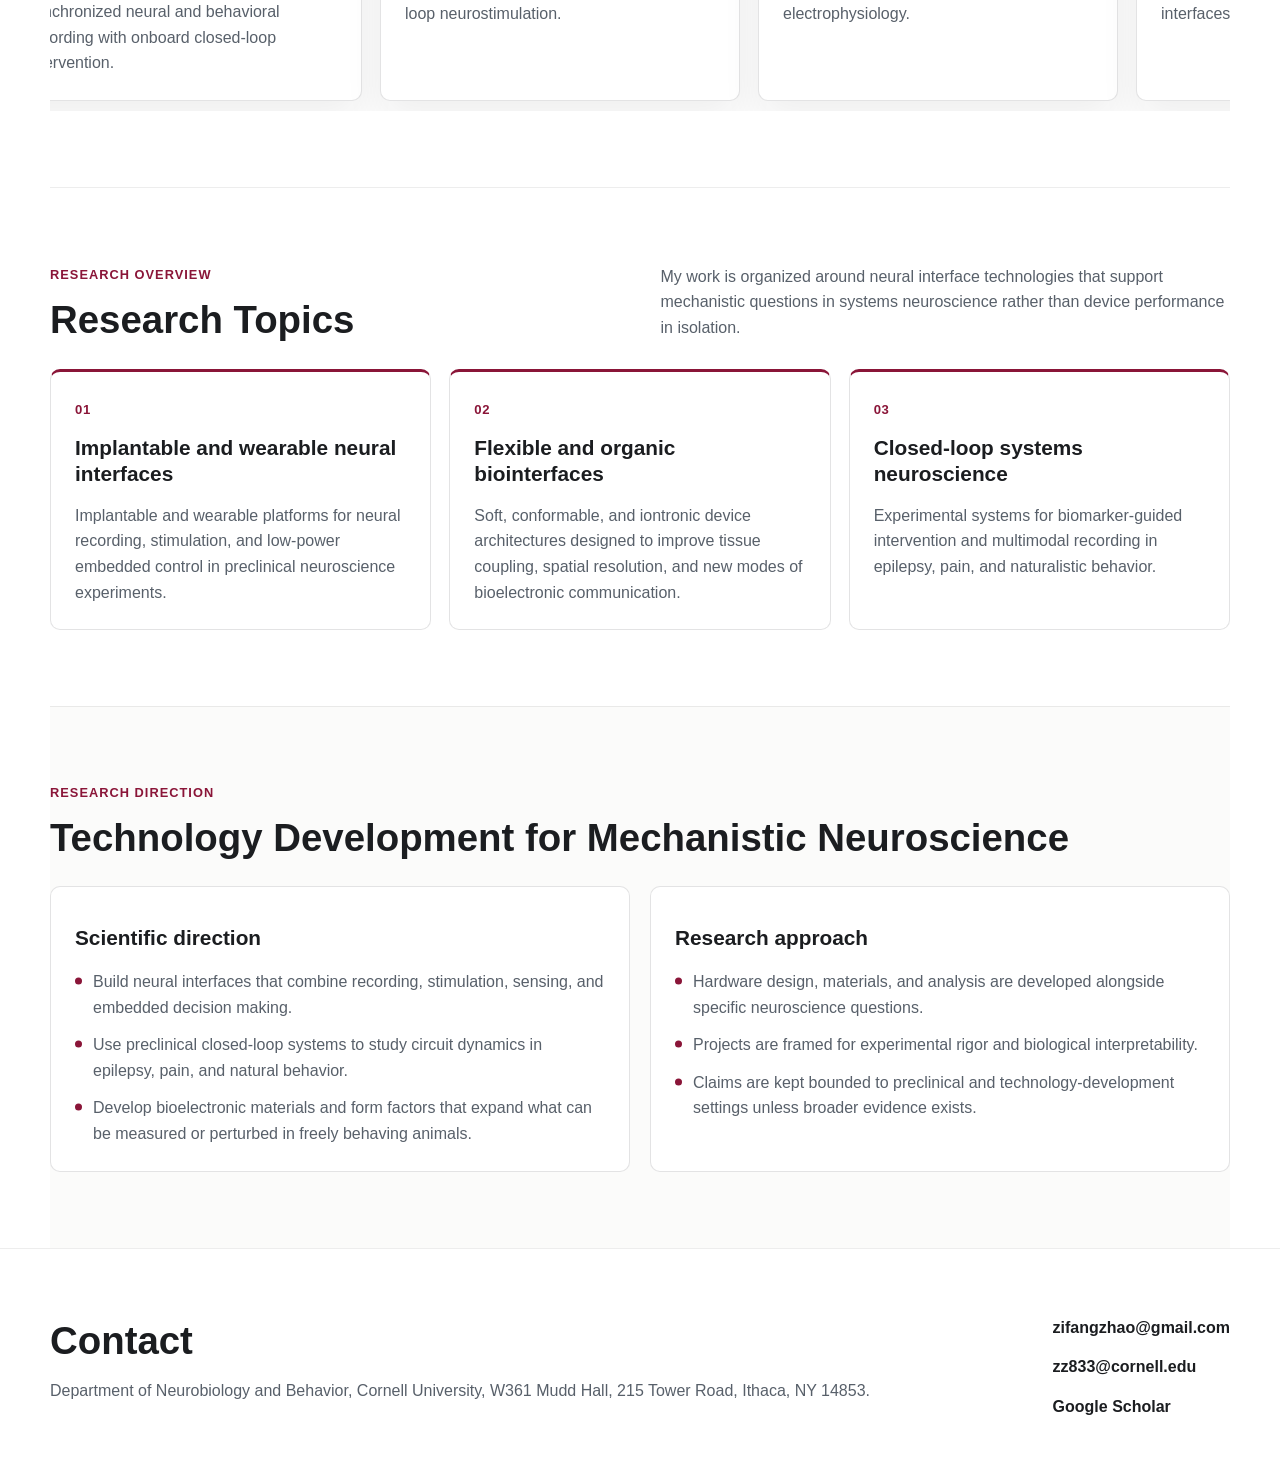
==== commit c04159c9: "Use DOI links instead of hosted paper PDFs" ====
--- a/index.html
+++ b/index.html
@@ -169,7 +169,7 @@
             aria-label="Horizontally scrollable publications"
           >
             <article class="figure-card">
-              <a class="figure-card__media" href="Resources/Zhao_2026_NM_WILD.pdf">
+              <a class="figure-card__media" href="https://doi.org/10.1038/s41592-026-03220-9">
                 <img
                   src="images/feature-platform-wild.jpg"
                   alt="WILD wireless modular platform for neuro-behavioral recording and closed-loop manipulation in small animals."
@@ -187,7 +187,7 @@
             </article>
 
             <article class="figure-card">
-              <a class="figure-card__media" href="Resources/Yang_2026_NS_High frequency, low energy organic event based sensors for closed loop neurostimulation.pdf">
+              <a class="figure-card__media" href="https://doi.org/10.1038/s44460-025-00007-x">
                 <img
                   src="images/papers/natsensors-2026-event-sensor.jpg"
                   alt="Organic event-driven sensor layouts for closed-loop neurostimulation."
@@ -205,7 +205,7 @@
             </article>
 
             <article class="figure-card">
-              <a class="figure-card__media" href="Resources/Zhao_2024_AS_Formation of Anisotropic Conducting Interlayer for High Resolution Epidermal.pdf">
+              <a class="figure-card__media" href="https://doi.org/10.1002/advs.202308014">
                 <img
                   src="images/papers/advsci-2024-epidermal-interface.jpg"
                   alt="High-density epidermal interface array and spatial recording results."
@@ -223,7 +223,7 @@
             </article>
 
             <article class="figure-card">
-              <a class="figure-card__media" href="Resources/Cea_2023_NatMat_Integrated internal ion gated organic electrochemical transistors for standalone conformab[42843].pdf">
+              <a class="figure-card__media" href="https://doi.org/10.1038/s41563-023-01599-w">
                 <img
                   src="images/papers/natmat-2023-organic-biointerface.jpg"
                   alt="Conformable organic biointerface device panels and implantation views."
@@ -241,7 +241,7 @@
             </article>
 
             <article class="figure-card">
-              <a class="figure-card__media" href="Resources/Hassan_2022_AdvSci_Translational Organic Neural Interface Devices at Single Neuron Resolution.pdf">
+              <a class="figure-card__media" href="https://doi.org/10.1002/advs.202202306">
                 <img
                   src="images/papers/advsci-2022-single-neuron-interface.jpg"
                   alt="Organic neural interface layouts and device structures for single-neuron resolution."
@@ -260,7 +260,7 @@
             </article>
 
             <article class="figure-card">
-              <a class="figure-card__media" href="Resources/Zhao_2022_SciAdv_Ionic communication for implantable bioelectronics.pdf">
+              <a class="figure-card__media" href="https://doi.org/10.1126/sciadv.abm7851">
                 <img
                   src="images/papers/sciadv-2022-ionic-communication.jpg"
                   alt="Ionic communication transmission schematics through tissue."
@@ -279,7 +279,7 @@
             </article>
 
             <article class="figure-card">
-              <a class="figure-card__media" href="Resources/Zhao_2021_PNAS_Responsive manipulation of neural circuit pathology by fully implantable front end multiplexed embedded neuroelectronics.pdf">
+              <a class="figure-card__media" href="https://doi.org/10.1073/pnas.2022659118">
                 <img
                   src="images/papers/pnas-2021-closed-loop.jpg"
                   alt="Implantable closed-loop neural interface with device and recording panels."
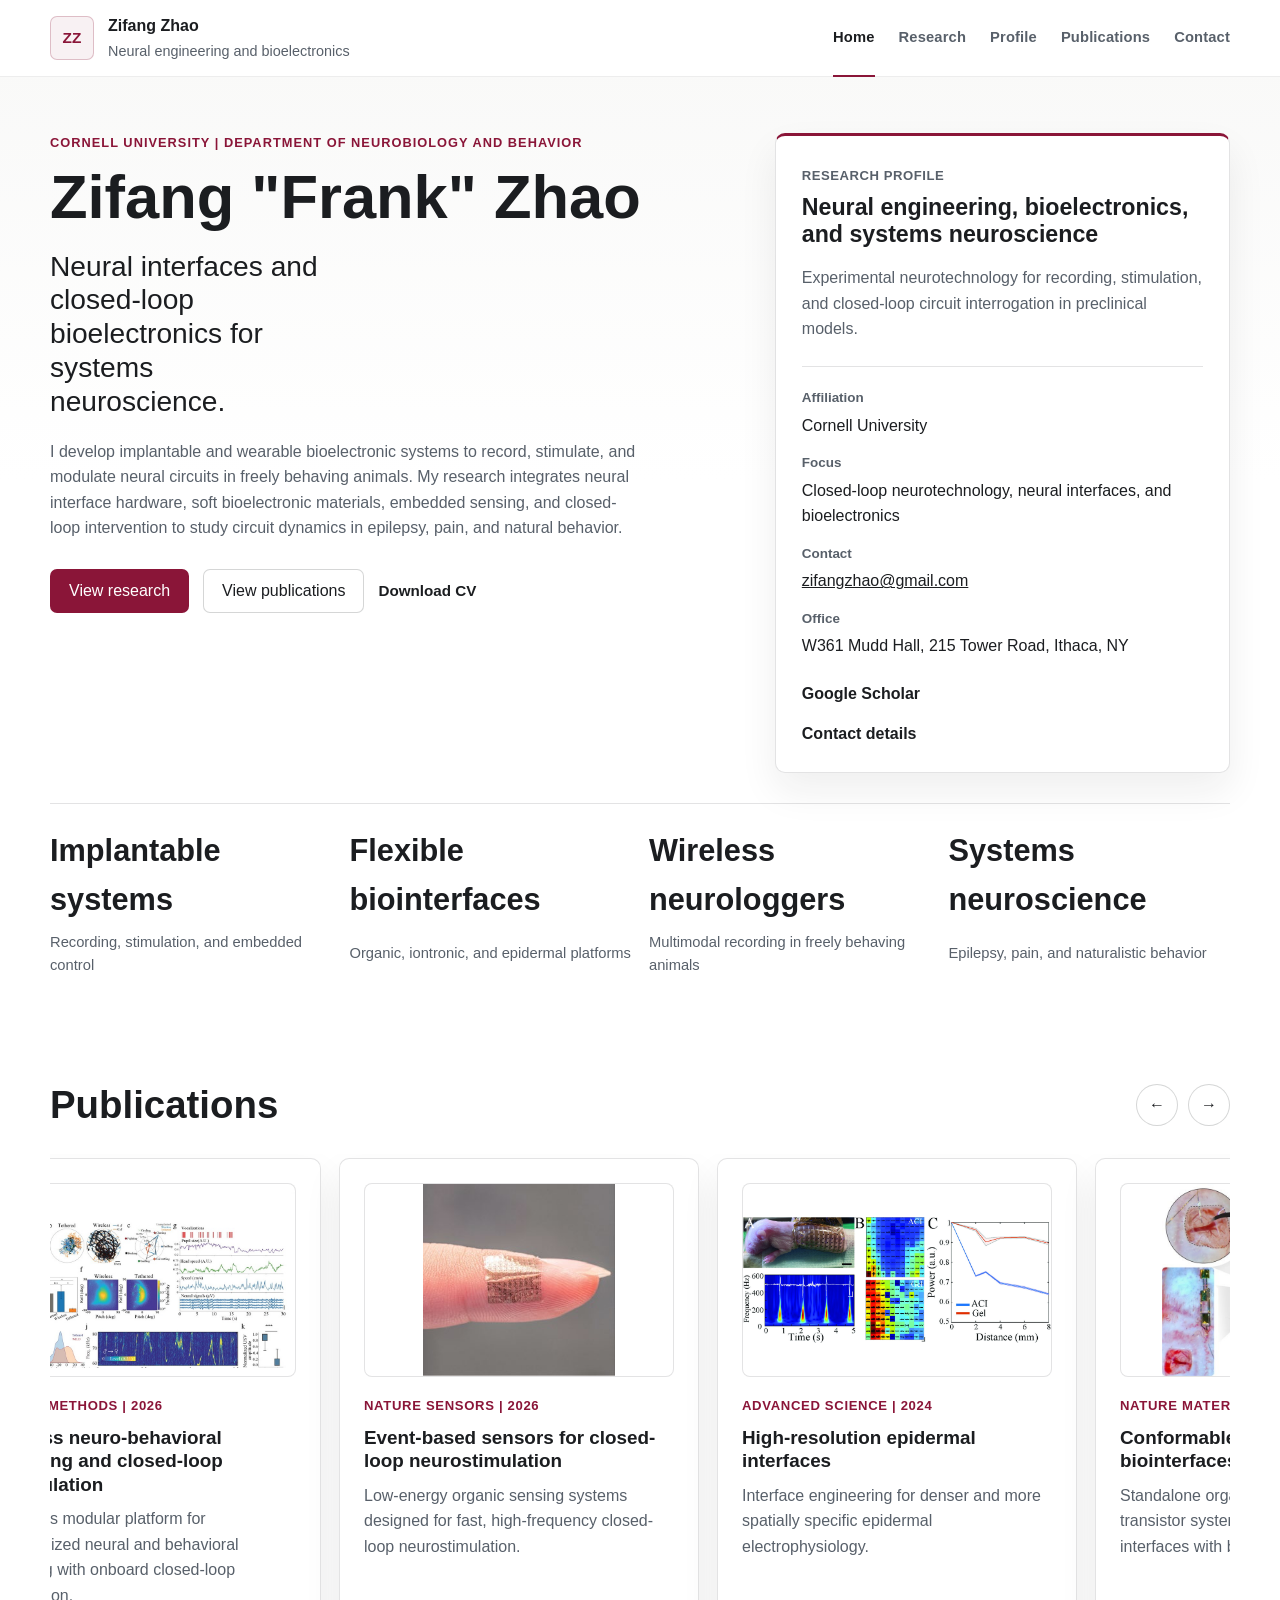
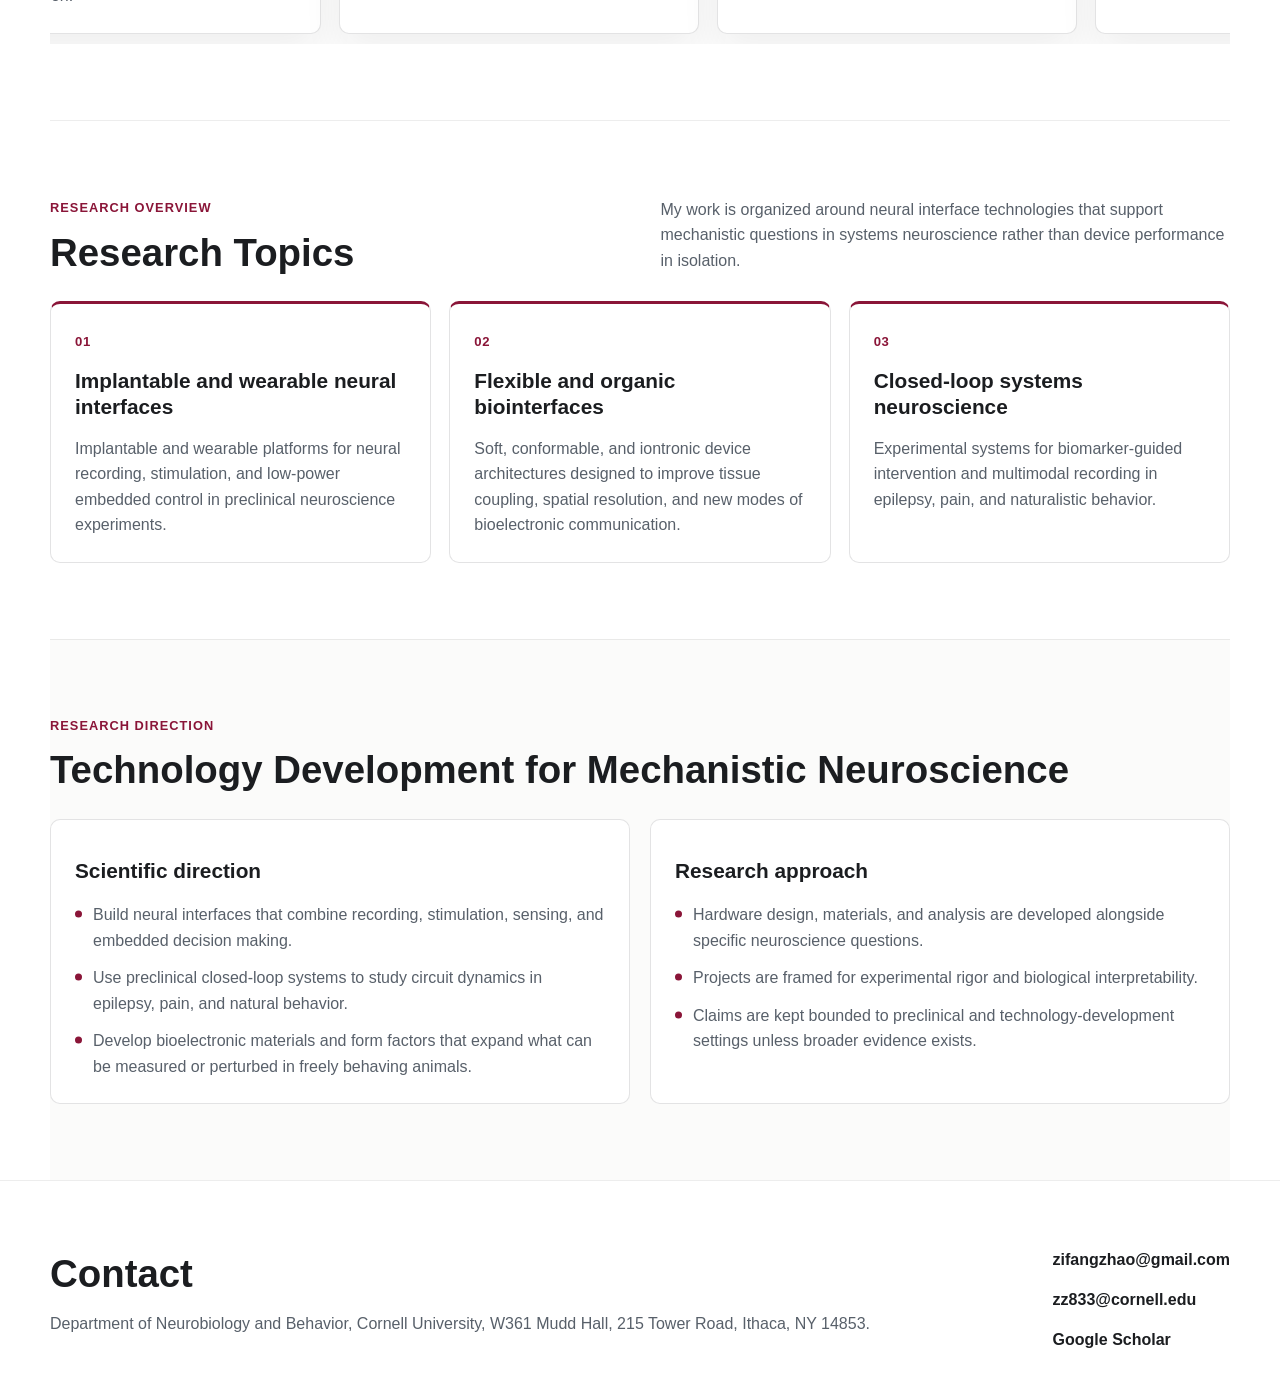
==== commit 4b2ee795: "Remove publication rail description" ====
--- a/index.html
+++ b/index.html
@@ -128,11 +128,6 @@
               <h2>Publications</h2>
             </div>
             <div class="section__intro-block">
-              <p class="section__intro">
-                A rolling view across publications in implantable
-                neuroelectronics, ionic and organic biointerfaces, and
-                high-resolution surface electrophysiology.
-              </p>
               <div
                 class="rolling-panel__actions"
                 aria-label="Publication rail controls"
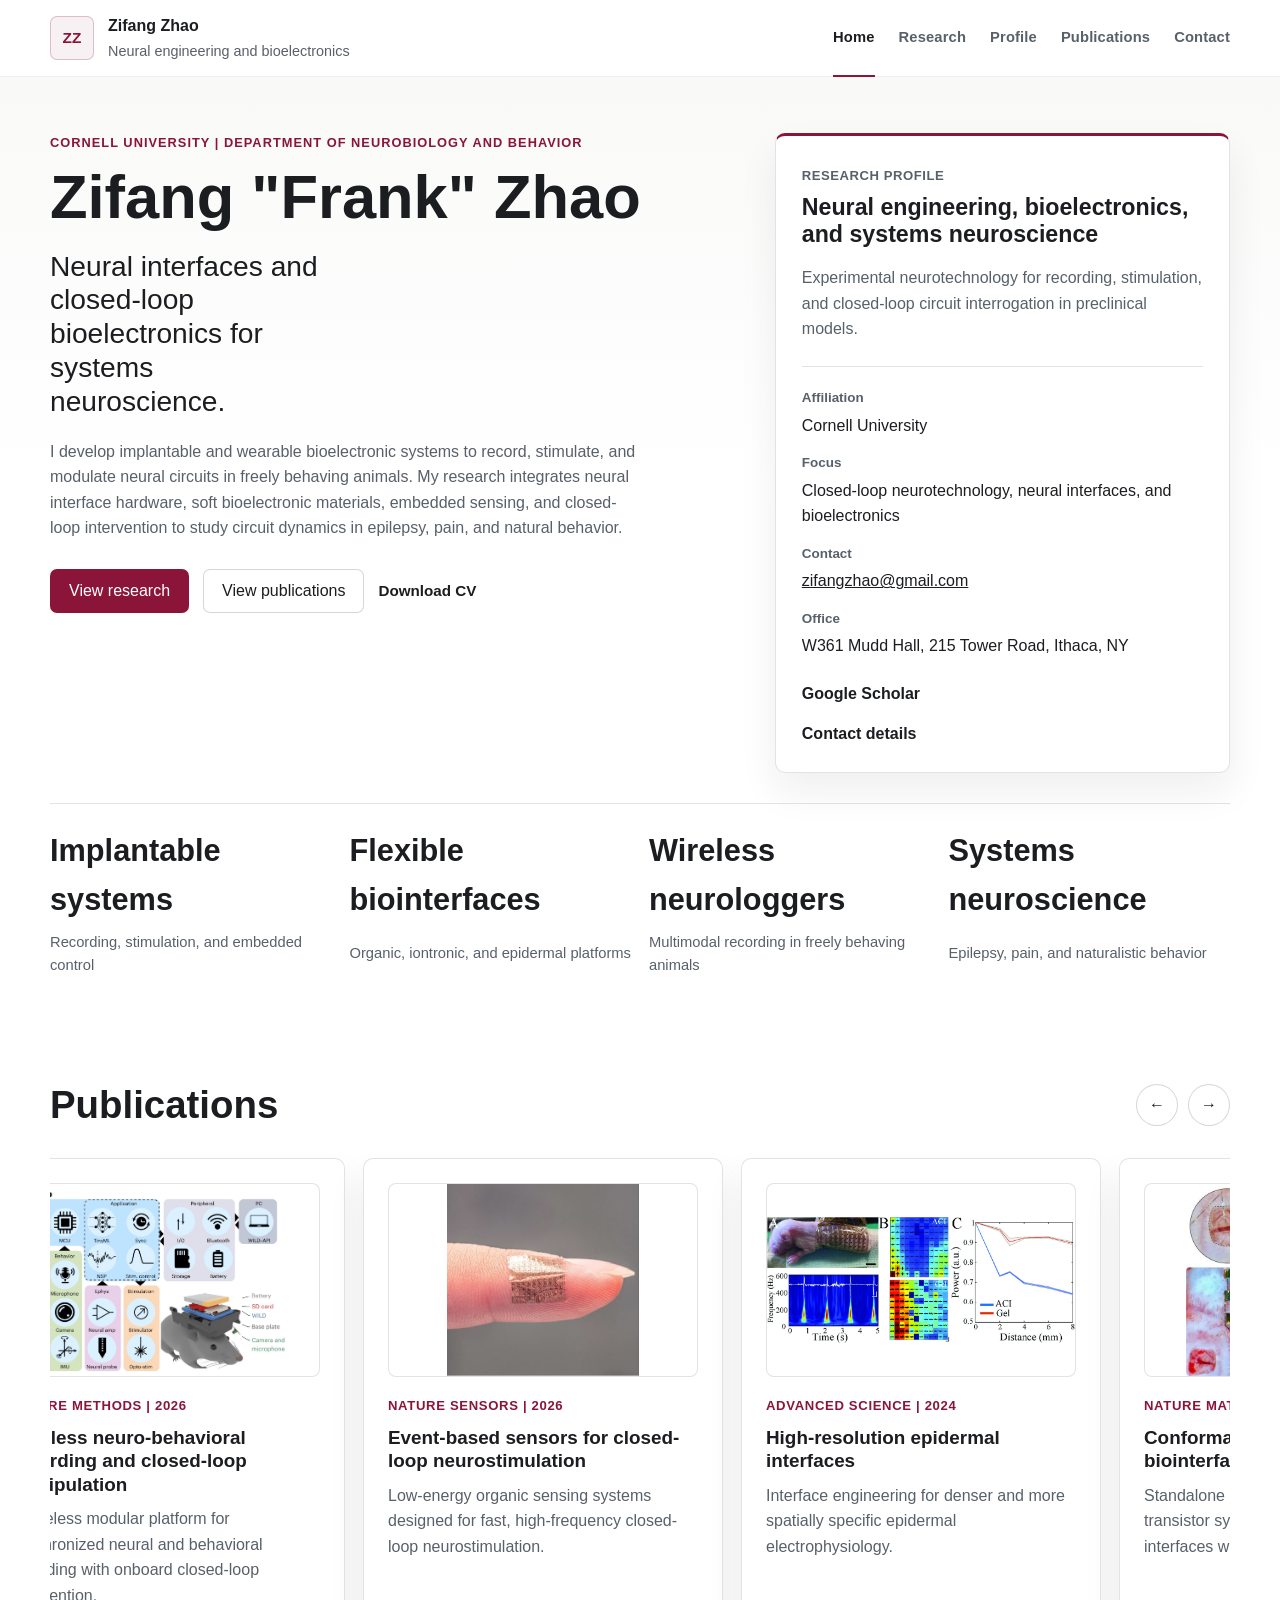
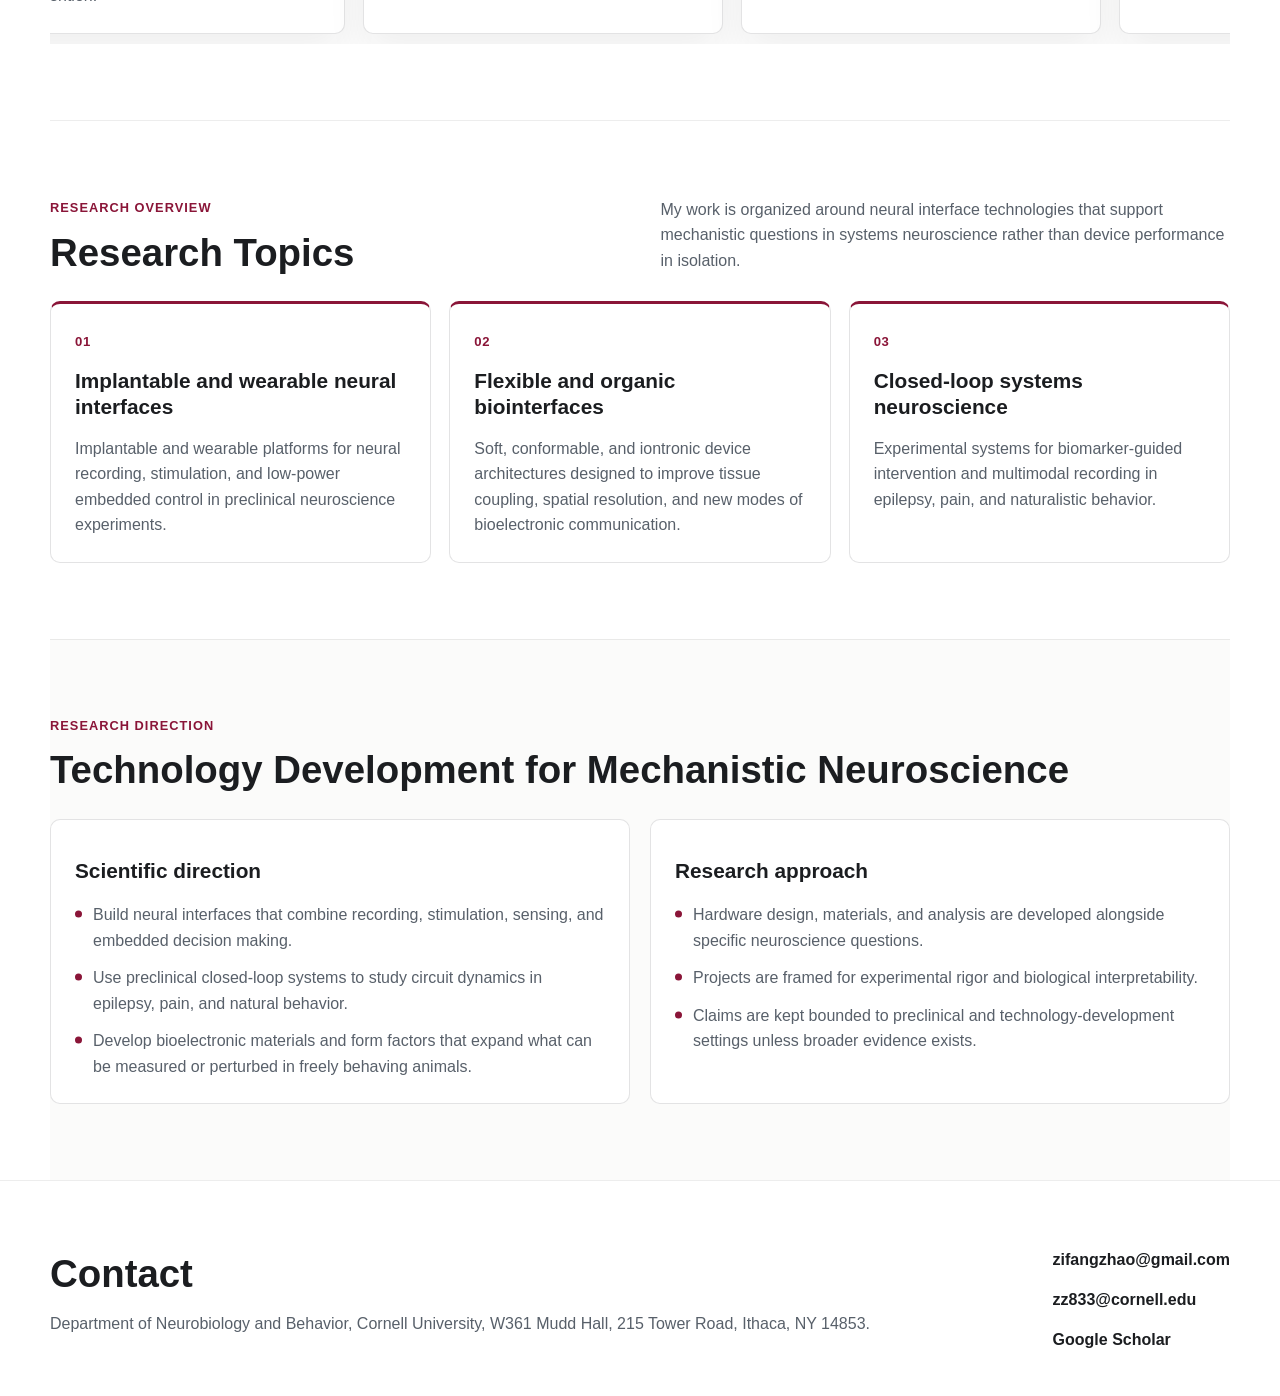
==== commit e42fbe0c: "Use a clearer WILD publication figure" ====
--- a/index.html
+++ b/index.html
@@ -167,7 +167,7 @@
               <a class="figure-card__media" href="https://doi.org/10.1038/s41592-026-03220-9">
                 <img
                   src="images/feature-platform-wild.jpg"
-                  alt="WILD wireless modular platform for neuro-behavioral recording and closed-loop manipulation in small animals."
+                  alt="WILD system diagram and head-mounted datalogger assembly (Figure 1b)."
                   loading="eager"
                 />
               </a>
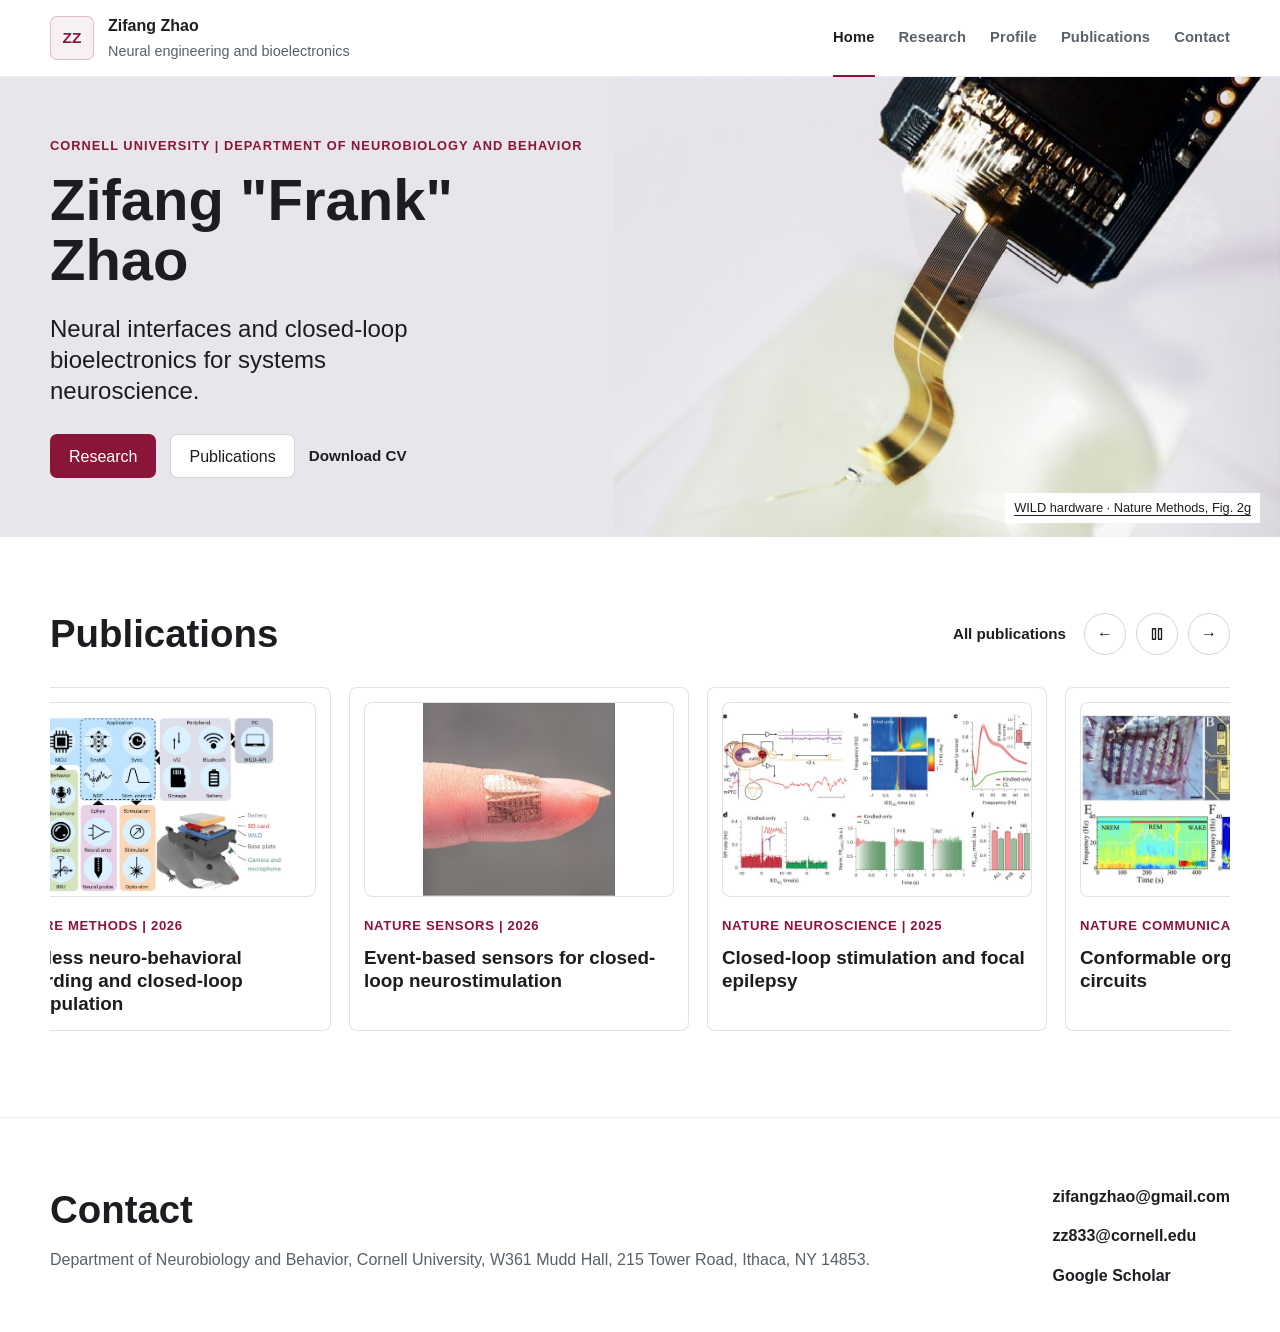
==== commit 5f7910f2: "Refresh the homepage and expand the publication gallery" ====
--- a/index.html
+++ b/index.html
@@ -44,7 +44,19 @@
       </header>
 
       <main>
-        <section class="masthead">
+        <section class="masthead masthead--photo">
+          <figure class="masthead__visual">
+            <img
+              src="images/wild-hardware.jpg"
+              width="695"
+              height="483"
+              alt="Close-up of the gold flexible neural probe connected to the WILD circuit board."
+              fetchpriority="high"
+            />
+            <figcaption>
+              <a href="https://doi.org/10.1038/s41592-026-03220-9">WILD hardware &middot; Nature Methods, Fig. 2g</a>
+            </figcaption>
+          </figure>
           <div class="masthead__inner">
             <div class="masthead__copy">
               <p class="kicker">Cornell University | Department of Neurobiology and Behavior</p>
@@ -53,72 +65,12 @@
                 Neural interfaces and closed-loop bioelectronics for systems
                 neuroscience.
               </p>
-              <p class="body-copy">
-                I develop implantable and wearable bioelectronic systems to
-                record, stimulate, and modulate neural circuits in freely
-                behaving animals. My research integrates neural interface
-                hardware, soft bioelectronic materials, embedded sensing, and
-                closed-loop intervention to study circuit dynamics in epilepsy,
-                pain, and natural behavior.
-              </p>
               <div class="action-row">
-                <a class="button button--primary" href="research.html">View research</a>
-                <a class="button button--secondary" href="publications.html">View publications</a>
+                <a class="button button--primary" href="research.html">Research</a>
+                <a class="button button--secondary" href="publications.html">Publications</a>
                 <a class="text-link" href="Resources/Zhao_20260915_CV_Neuro.docx">Download CV</a>
               </div>
             </div>
-
-            <aside class="profile-panel">
-              <div class="profile-panel__section">
-                <span class="profile-panel__label">Research profile</span>
-                <h2>Neural engineering, bioelectronics, and systems neuroscience</h2>
-                <p>
-                  Experimental neurotechnology for recording, stimulation, and
-                  closed-loop circuit interrogation in preclinical models.
-                </p>
-              </div>
-              <dl class="fact-list">
-                <div>
-                  <dt>Affiliation</dt>
-                  <dd>Cornell University</dd>
-                </div>
-                <div>
-                  <dt>Focus</dt>
-                  <dd>Closed-loop neurotechnology, neural interfaces, and bioelectronics</dd>
-                </div>
-                <div>
-                  <dt>Contact</dt>
-                  <dd><a href="mailto:zifangzhao@gmail.com">zifangzhao@gmail.com</a></dd>
-                </div>
-                <div>
-                  <dt>Office</dt>
-                  <dd>W361 Mudd Hall, 215 Tower Road, Ithaca, NY</dd>
-                </div>
-              </dl>
-              <div class="profile-panel__links">
-                <a href="https://scholar.google.com/citations?user=bL6RPnoAAAAJ&hl=en">Google Scholar</a>
-                <a href="contact.html">Contact details</a>
-              </div>
-            </aside>
-          </div>
-
-          <div class="stats-row" aria-label="Research summary">
-            <article>
-              <strong>Implantable systems</strong>
-              <span>Recording, stimulation, and embedded control</span>
-            </article>
-            <article>
-              <strong>Flexible biointerfaces</strong>
-              <span>Organic, iontronic, and epidermal platforms</span>
-            </article>
-            <article>
-              <strong>Wireless neurologgers</strong>
-              <span>Multimodal recording in freely behaving animals</span>
-            </article>
-            <article>
-              <strong>Systems neuroscience</strong>
-              <span>Epilepsy, pain, and naturalistic behavior</span>
-            </article>
           </div>
         </section>
 
@@ -127,7 +79,8 @@
             <div>
               <h2>Publications</h2>
             </div>
-            <div class="section__intro-block">
+            <div class="publication-rail-toolbar">
+              <a class="text-link" href="publications.html">All publications</a>
               <div
                 class="rolling-panel__actions"
                 aria-label="Publication rail controls"
@@ -144,6 +97,19 @@
                 <button
                   class="rail-button"
                   type="button"
+                  data-rail-toggle
+                  aria-controls="featured-publication-rail"
+                  aria-label="Pause publication autoplay"
+                  title="Pause publication autoplay"
+                >
+                  <svg viewBox="0 0 24 24" width="18" height="18" aria-hidden="true" fill="none" stroke="currentColor" stroke-width="1.8" stroke-linecap="round" stroke-linejoin="round">
+                    <path data-rail-pause d="M10 5H6v14h4zM18 5h-4v14h4z" />
+                    <path data-rail-play d="m9 5 11 7-11 7z" hidden />
+                  </svg>
+                </button>
+                <button
+                  class="rail-button"
+                  type="button"
                   data-rail-target="featured-publication-rail"
                   data-rail-direction="1"
                   aria-label="Scroll publications right"
@@ -164,207 +130,223 @@
             aria-label="Horizontally scrollable publications"
           >
             <article class="figure-card">
-              <a class="figure-card__media" href="https://doi.org/10.1038/s41592-026-03220-9">
-                <img
-                  src="images/feature-platform-wild.jpg"
-                  alt="WILD system diagram and head-mounted datalogger assembly (Figure 1b)."
-                  loading="eager"
-                />
+              <a class="figure-card__media" href="https://doi.org/10.1038/s41592-026-03220-9" aria-label="Read Wireless neuro-behavioral recording and closed-loop manipulation via DOI">
+                <img src="images/feature-platform-wild.jpg" alt="WILD system diagram and head-mounted datalogger assembly (Figure 1b)." loading="eager" />
               </a>
               <div class="figure-card__body">
                 <p class="figure-card__meta">Nature Methods | 2026</p>
                 <h3>Wireless neuro-behavioral recording and closed-loop manipulation</h3>
-                <p>
-                  A wireless modular platform for synchronized neural and
-                  behavioral recording with onboard closed-loop intervention.
-                </p>
-              </div>
-            </article>
-
-            <article class="figure-card">
-              <a class="figure-card__media" href="https://doi.org/10.1038/s44460-025-00007-x">
-                <img
-                  src="images/papers/natsensors-2026-event-sensor.jpg"
-                  alt="Organic event-driven sensor layouts for closed-loop neurostimulation."
-                  loading="eager"
-                />
+              </div>
+            </article>
+
+            <article class="figure-card">
+              <a class="figure-card__media" href="https://doi.org/10.1038/s44460-025-00007-x" aria-label="Read Event-based sensors for closed-loop neurostimulation via DOI">
+                <img src="images/papers/natsensors-2026-event-sensor.jpg" alt="Flexible event-based sensor mounted on a fingertip." loading="eager" />
               </a>
               <div class="figure-card__body">
                 <p class="figure-card__meta">Nature Sensors | 2026</p>
                 <h3>Event-based sensors for closed-loop neurostimulation</h3>
-                <p>
-                  Low-energy organic sensing systems designed for fast,
-                  high-frequency closed-loop neurostimulation.
-                </p>
-              </div>
-            </article>
-
-            <article class="figure-card">
-              <a class="figure-card__media" href="https://doi.org/10.1002/advs.202308014">
-                <img
-                  src="images/papers/advsci-2024-epidermal-interface.jpg"
-                  alt="High-density epidermal interface array and spatial recording results."
-                  loading="eager"
-                />
+              </div>
+            </article>
+
+            <article class="figure-card">
+              <a class="figure-card__media" href="https://doi.org/10.1038/s41593-025-01988-1" aria-label="Read Closed-loop stimulation and focal epilepsy via DOI">
+                <img src="images/papers/natneurosci-2025-closed-loop.jpg" alt="Closed-loop stimulation schematic and the recorded signals in Figure 4." loading="eager" title="Ferrero et al., Fig. 4 (CC BY 4.0)" />
+              </a>
+              <div class="figure-card__body">
+                <p class="figure-card__meta">Nature Neuroscience | 2025</p>
+                <h3>Closed-loop stimulation and focal epilepsy</h3>
+              </div>
+            </article>
+
+            <article class="figure-card">
+              <a class="figure-card__media" href="https://doi.org/10.1038/s41467-024-55284-w" aria-label="Read Conformable organic transistor circuits via DOI">
+                <img src="images/papers/natcommun-2025-organic-transistors.jpg" alt="Conformable transistor amplifier, micrographs and recordings in Figure 3." loading="lazy" title="Wisniewski et al., Fig. 3 (CC BY 4.0)" />
+              </a>
+              <div class="figure-card__body">
+                <p class="figure-card__meta">Nature Communications | 2025</p>
+                <h3>Conformable organic transistor circuits</h3>
+              </div>
+            </article>
+
+            <article class="figure-card">
+              <a class="figure-card__media" href="https://doi.org/10.1002/advs.202308014" aria-label="Read High-resolution epidermal interfaces via DOI">
+                <img src="images/papers/advsci-2024-epidermal-interface.jpg" alt="High-density epidermal interface array and spatial recording results." loading="lazy" />
               </a>
               <div class="figure-card__body">
                 <p class="figure-card__meta">Advanced Science | 2024</p>
                 <h3>High-resolution epidermal interfaces</h3>
-                <p>
-                  Interface engineering for denser and more spatially specific
-                  epidermal electrophysiology.
-                </p>
-              </div>
-            </article>
-
-            <article class="figure-card">
-              <a class="figure-card__media" href="https://doi.org/10.1038/s41563-023-01599-w">
-                <img
-                  src="images/papers/natmat-2023-organic-biointerface.jpg"
-                  alt="Conformable organic biointerface device panels and implantation views."
-                  loading="eager"
-                />
+              </div>
+            </article>
+
+            <article class="figure-card">
+              <a class="figure-card__media" href="https://doi.org/10.1038/s41563-023-01599-w" aria-label="Read Conformable organic biointerfaces via DOI">
+                <img src="images/papers/natmat-2023-organic-biointerface.jpg" alt="Conformable organic biointerface device panels and implantation views." loading="lazy" />
               </a>
               <div class="figure-card__body">
                 <p class="figure-card__meta">Nature Materials | 2023</p>
                 <h3>Conformable organic biointerfaces</h3>
-                <p>
-                  Standalone organic electrochemical transistor systems for
-                  soft, conformable interfaces with biological tissue.
-                </p>
-              </div>
-            </article>
-
-            <article class="figure-card">
-              <a class="figure-card__media" href="https://doi.org/10.1002/advs.202202306">
-                <img
-                  src="images/papers/advsci-2022-single-neuron-interface.jpg"
-                  alt="Organic neural interface layouts and device structures for single-neuron resolution."
-                  loading="eager"
-                />
+              </div>
+            </article>
+
+            <article class="figure-card">
+              <a class="figure-card__media" href="https://doi.org/10.1126/sciadv.adh4443" aria-label="Read Plant electrophysiology in the Venus flytrap via DOI">
+                <img src="images/papers/sciadv-2023-flytrap.jpg" alt="Flexible multielectrode arrays on a Venus flytrap and recorded signals in Figure 1." loading="lazy" title="Armada-Moreira et al., Fig. 1 (CC BY-NC 4.0)" />
+              </a>
+              <div class="figure-card__body">
+                <p class="figure-card__meta">Science Advances | 2023</p>
+                <h3>Plant electrophysiology in the Venus flytrap</h3>
+              </div>
+            </article>
+
+            <article class="figure-card">
+              <a class="figure-card__media" href="https://doi.org/10.1016/j.tins.2022.10.003" aria-label="Read Large-scale closed-loop interrogation of neural circuits via DOI">
+                <span class="publication-cover" aria-hidden="true"><strong>Trends in Neurosciences</strong><span>2022</span></span>
+              </a>
+              <div class="figure-card__body">
+                <p class="figure-card__meta">Trends in Neurosciences | 2022</p>
+                <h3>Large-scale closed-loop interrogation of neural circuits</h3>
+              </div>
+            </article>
+
+            <article class="figure-card">
+              <a class="figure-card__media" href="https://doi.org/10.1038/s41551-021-00817-7" aria-label="Read Light-driven peripheral nerve stimulation via DOI">
+                <span class="publication-cover" aria-hidden="true"><strong>Nature Biomedical Engineering</strong><span>2022</span></span>
+              </a>
+              <div class="figure-card__body">
+                <p class="figure-card__meta">Nature Biomedical Engineering | 2022</p>
+                <h3>Light-driven peripheral nerve stimulation</h3>
+              </div>
+            </article>
+
+            <article class="figure-card">
+              <a class="figure-card__media" href="https://doi.org/10.1002/advs.202104404" aria-label="Read Anisotropic ion-conducting composites via DOI">
+                <img src="images/papers/advsci-2022-ion-composites.jpg" alt="Wearable recording with an anisotropic ion-conducting interface in Figure 6." loading="lazy" title="Yao et al., Fig. 6 (CC BY 4.0)" />
+              </a>
+              <div class="figure-card__body">
+                <p class="figure-card__meta">Advanced Science | 2022</p>
+                <h3>Anisotropic ion-conducting composites</h3>
+              </div>
+            </article>
+
+            <article class="figure-card">
+              <a class="figure-card__media" href="https://doi.org/10.1126/sciadv.abm7851" aria-label="Read Ionic communication through tissue via DOI">
+                <img src="images/papers/sciadv-2022-ionic-communication.jpg" alt="Ionic communication transmission schematics through tissue." loading="lazy" />
+              </a>
+              <div class="figure-card__body">
+                <p class="figure-card__meta">Science Advances | 2022</p>
+                <h3>Ionic communication through tissue</h3>
+              </div>
+            </article>
+
+            <article class="figure-card">
+              <a class="figure-card__media" href="https://doi.org/10.1002/advs.202202306" aria-label="Read Single-neuron organic interfaces via DOI">
+                <img src="images/papers/advsci-2022-single-neuron-interface.jpg" alt="Organic neural interface layouts and device structures for single-neuron resolution." loading="lazy" />
               </a>
               <div class="figure-card__body">
                 <p class="figure-card__meta">Advanced Science | 2022</p>
                 <h3>Single-neuron organic interfaces</h3>
-                <p>
-                  Organic neural interfaces aimed at single-neuron-scale
-                  resolution with device architectures suitable for advanced
-                  neurotechnology development.
-                </p>
-              </div>
-            </article>
-
-            <article class="figure-card">
-              <a class="figure-card__media" href="https://doi.org/10.1126/sciadv.abm7851">
-                <img
-                  src="images/papers/sciadv-2022-ionic-communication.jpg"
-                  alt="Ionic communication transmission schematics through tissue."
-                  loading="eager"
-                />
-              </a>
-              <div class="figure-card__body">
-                <p class="figure-card__meta">Science Advances | 2022</p>
-                <h3>Ionic communication through tissue</h3>
-                <p>
-                  Implantable bioelectronic communication strategies that use
-                  ionic conduction through tissue rather than conventional radio
-                  frequency links alone.
-                </p>
-              </div>
-            </article>
-
-            <article class="figure-card">
-              <a class="figure-card__media" href="https://doi.org/10.1073/pnas.2022659118">
-                <img
-                  src="images/papers/pnas-2021-closed-loop.jpg"
-                  alt="Implantable closed-loop neural interface with device and recording panels."
-                  loading="eager"
-                />
+              </div>
+            </article>
+
+            <article class="figure-card">
+              <a class="figure-card__media" href="https://doi.org/10.1073/pnas.2022659118" aria-label="Read Responsive implantable neuroelectronics via DOI">
+                <img src="images/papers/pnas-2021-closed-loop.jpg" alt="Implantable closed-loop neural interface with device and recording panels." loading="lazy" />
               </a>
               <div class="figure-card__body">
                 <p class="figure-card__meta">PNAS | 2021</p>
                 <h3>Responsive implantable neuroelectronics</h3>
-                <p>
-                  Fully implantable multiplexed neuroelectronics for preclinical
-                  closed-loop recording and stimulation in pathological network
-                  activity.
-                </p>
-              </div>
-            </article>
-          </div>
-        </section>
-
-        <section class="section">
-          <div class="section__header">
-            <div>
-              <p class="section__kicker">Research overview</p>
-              <h2>Research Topics</h2>
-            </div>
-            <p class="section__intro">
-              My work is organized around neural interface technologies that
-              support mechanistic questions in systems neuroscience rather than
-              device performance in isolation.
-            </p>
-          </div>
-
-          <div class="topic-grid">
-            <article class="topic-card">
-              <span class="topic-card__index">01</span>
-              <h3>Implantable and wearable neural interfaces</h3>
-              <p>
-                Implantable and wearable platforms for neural recording,
-                stimulation, and low-power embedded control in preclinical
-                neuroscience experiments.
-              </p>
-            </article>
-
-            <article class="topic-card">
-              <span class="topic-card__index">02</span>
-              <h3>Flexible and organic biointerfaces</h3>
-              <p>
-                Soft, conformable, and iontronic device architectures designed
-                to improve tissue coupling, spatial resolution, and new modes
-                of bioelectronic communication.
-              </p>
-            </article>
-
-            <article class="topic-card">
-              <span class="topic-card__index">03</span>
-              <h3>Closed-loop systems neuroscience</h3>
-              <p>
-                Experimental systems for biomarker-guided intervention and
-                multimodal recording in epilepsy, pain, and naturalistic
-                behavior.
-              </p>
-            </article>
-          </div>
-        </section>
-
-        <section class="section section--tint">
-          <div class="section__header">
-            <div>
-              <p class="section__kicker">Research direction</p>
-              <h2>Technology Development for Mechanistic Neuroscience</h2>
-            </div>
-          </div>
-
-          <div class="two-column-grid">
-            <article class="panel">
-              <h3>Scientific direction</h3>
-              <ul class="clean-list">
-                <li>Build neural interfaces that combine recording, stimulation, sensing, and embedded decision making.</li>
-                <li>Use preclinical closed-loop systems to study circuit dynamics in epilepsy, pain, and natural behavior.</li>
-                <li>Develop bioelectronic materials and form factors that expand what can be measured or perturbed in freely behaving animals.</li>
-              </ul>
-            </article>
-
-            <article class="panel">
-              <h3>Research approach</h3>
-              <ul class="clean-list">
-                <li>Hardware design, materials, and analysis are developed alongside specific neuroscience questions.</li>
-                <li>Projects are framed for experimental rigor and biological interpretability.</li>
-                <li>Claims are kept bounded to preclinical and technology-development settings unless broader evidence exists.</li>
-              </ul>
+              </div>
+            </article>
+
+            <article class="figure-card">
+              <a class="figure-card__media" href="https://doi.org/10.1002/adfm.201909165" aria-label="Read Translational neuroelectronics via DOI">
+                <span class="publication-cover" aria-hidden="true"><strong>Advanced Functional Materials</strong><span>2020</span></span>
+              </a>
+              <div class="figure-card__body">
+                <p class="figure-card__meta">Advanced Functional Materials | 2020</p>
+                <h3>Translational neuroelectronics</h3>
+              </div>
+            </article>
+
+            <article class="figure-card">
+              <a class="figure-card__media" href="https://doi.org/10.1126/sciadv.aaz6767" aria-label="Read Mixed-conducting composites for soft electronics via DOI">
+                <img src="images/papers/sciadv-2020-mixed-conductors.jpg" alt="Mixed-conducting composite schematics and microscopy in Figure 1." loading="lazy" title="Jastrzebska-Perfect et al., Fig. 1 (CC BY-NC 4.0)" />
+              </a>
+              <div class="figure-card__body">
+                <p class="figure-card__meta">Science Advances | 2020</p>
+                <h3>Mixed-conducting composites for soft electronics</h3>
+              </div>
+            </article>
+
+            <article class="figure-card">
+              <a class="figure-card__media" href="https://doi.org/10.3389/fnins.2019.01322" aria-label="Read 3D-printed multi-drive recording system via DOI">
+                <img src="images/papers/frontneuro-2019-multi-drive.jpg" alt="Exploded view of the 3D-printed multi-drive system in Figure 1." loading="lazy" title="Ma et al., Fig. 1 (CC BY 4.0)" />
+              </a>
+              <div class="figure-card__body">
+                <p class="figure-card__meta">Frontiers in Neuroscience | 2019</p>
+                <h3>3D-printed multi-drive recording system</h3>
+              </div>
+            </article>
+
+            <article class="figure-card">
+              <a class="figure-card__media" href="https://doi.org/10.1007/978-981-13-1756-9_15" aria-label="Read Electrophysiological signature of pain via DOI">
+                <span class="publication-cover" aria-hidden="true"><strong>Advances in Pain Research</strong><span>2018</span></span>
+              </a>
+              <div class="figure-card__body">
+                <p class="figure-card__meta">Advances in Pain Research | 2018</p>
+                <h3>Electrophysiological signature of pain</h3>
+              </div>
+            </article>
+
+            <article class="figure-card">
+              <a class="figure-card__media" href="https://doi.org/10.3389/fnmol.2018.00024" aria-label="Read Calcium channels and neuropathic pain via DOI">
+                <img src="images/papers/frontmol-2018-neuropathic-pain.jpg" alt="Sural nerve recording schematic and example signals in Figure 1." loading="lazy" title="Chen et al., Fig. 1 (CC BY 4.0)" />
+              </a>
+              <div class="figure-card__body">
+                <p class="figure-card__meta">Frontiers in Molecular Neuroscience | 2018</p>
+                <h3>Calcium channels and neuropathic pain</h3>
+              </div>
+            </article>
+
+            <article class="figure-card">
+              <a class="figure-card__media" href="https://doi.org/10.1007/s12264-017-0175-5" aria-label="Read Mapping information in local field potentials via DOI">
+                <span class="publication-cover" aria-hidden="true"><strong>Neuroscience Bulletin</strong><span>2017</span></span>
+              </a>
+              <div class="figure-card__body">
+                <p class="figure-card__meta">Neuroscience Bulletin | 2017</p>
+                <h3>Mapping information in local field potentials</h3>
+              </div>
+            </article>
+
+            <article class="figure-card">
+              <a class="figure-card__media" href="https://doi.org/10.3389/fncir.2017.00071" aria-label="Read Neural oscillations during laser-induced nociception via DOI">
+                <img src="images/papers/frontcir-2017-nociception.jpg" alt="Maps of oscillatory power changes after laser stimulation in Figure 2." loading="lazy" title="Li et al., Fig. 2 (CC BY 4.0)" />
+              </a>
+              <div class="figure-card__body">
+                <p class="figure-card__meta">Frontiers in Neural Circuits | 2017</p>
+                <h3>Neural oscillations during laser-induced nociception</h3>
+              </div>
+            </article>
+
+            <article class="figure-card">
+              <a class="figure-card__media" href="https://doi.org/10.1126/sciadv.1601027" aria-label="Read Organic electronics for human electrocorticography via DOI">
+                <img src="images/papers/sciadv-2016-neurogrid.jpg" alt="NeuroGrid electrode micrographs and an implantation photograph in Figure 1." loading="lazy" title="Khodagholy et al., Fig. 1 (CC BY-NC 4.0)" />
+              </a>
+              <div class="figure-card__body">
+                <p class="figure-card__meta">Science Advances | 2016</p>
+                <h3>Organic electronics for human electrocorticography</h3>
+              </div>
+            </article>
+
+            <article class="figure-card">
+              <a class="figure-card__media" href="https://doi.org/10.1016/j.brainres.2011.10.016" aria-label="Read Satellite glial cells and neuropathic pain via DOI">
+                <span class="publication-cover" aria-hidden="true"><strong>Brain Research</strong><span>2012</span></span>
+              </a>
+              <div class="figure-card__body">
+                <p class="figure-card__meta">Brain Research | 2012</p>
+                <h3>Satellite glial cells and neuropathic pain</h3>
+              </div>
             </article>
           </div>
         </section>
--- a/styles.css
+++ b/styles.css
@@ -187,6 +187,64 @@
   align-items: start;
 }
 
+.masthead--photo {
+  position: relative;
+  display: grid;
+  align-items: center;
+  min-height: 460px;
+  padding: 54px 0;
+  background: #e8e6ea;
+}
+
+.masthead--photo .masthead__inner {
+  position: relative;
+  display: block;
+  pointer-events: none;
+}
+
+.masthead--photo .masthead__copy {
+  width: 46%;
+  pointer-events: auto;
+}
+
+.masthead.masthead--photo h1 {
+  font-size: 58px;
+  line-height: 1.04;
+}
+
+.masthead.masthead--photo .lead {
+  max-width: 27ch;
+  font-size: 24px;
+  line-height: 1.3;
+}
+
+.masthead__visual {
+  position: absolute;
+  inset: 0;
+}
+
+.masthead__visual img {
+  position: absolute;
+  inset: 0 0 0 auto;
+  width: 52%;
+  height: 100%;
+  object-fit: cover;
+  object-position: center 56%;
+}
+
+.masthead__visual figcaption {
+  position: absolute;
+  right: 20px;
+  bottom: 14px;
+  padding: 5px 9px;
+  background: #fff;
+  font-size: 0.8rem;
+}
+
+.masthead__visual a {
+  text-underline-offset: 3px;
+}
+
 .kicker,
 .section__kicker {
   margin: 0 0 14px;
@@ -433,12 +491,12 @@
   overflow-x: auto;
   padding: 4px 0 10px;
   scrollbar-width: thin;
-  outline: none;
-}
-
-.figure-gallery--rail:focus,
+  scroll-behavior: auto;
+}
+
 .figure-gallery--rail:focus-visible {
-  outline: none;
+  outline: 2px solid var(--accent);
+  outline-offset: 2px;
 }
 
 .figure-gallery--rail::-webkit-scrollbar {
@@ -451,11 +509,18 @@
 }
 
 .figure-gallery--rail .figure-card {
-  flex: 0 0 min(360px, calc(100vw - 88px));
-}
-
-.figure-gallery--rail .figure-card[aria-hidden="true"] {
-  pointer-events: none;
+  flex: 0 0 min(340px, calc(100vw - 64px));
+}
+
+.publication-rail-toolbar {
+  display: flex;
+  align-items: center;
+  flex-wrap: wrap;
+  gap: 10px 18px;
+}
+
+.publication-rail-toolbar [hidden] {
+  display: none;
 }
 
 .topic-card,
@@ -473,10 +538,10 @@
 }
 
 .figure-card {
+  padding: 14px;
   border: 1px solid var(--line);
-  border-radius: var(--radius);
+  border-radius: 8px;
   background: #ffffff;
-  box-shadow: var(--shadow);
 }
 
 .figure-card__media {
@@ -491,6 +556,29 @@
   width: 100%;
   aspect-ratio: 16 / 10;
   object-fit: contain;
+}
+
+.publication-cover {
+  display: grid;
+  align-content: center;
+  gap: 6px;
+  aspect-ratio: 16 / 10;
+  padding: 14px 20px;
+  border-left: 4px solid var(--accent);
+  background: #f2f0f1;
+  line-height: 1.25;
+}
+
+.publication-cover strong {
+  font-family: var(--serif);
+  font-size: 1.18rem;
+  font-weight: 600;
+  overflow-wrap: anywhere;
+}
+
+.publication-cover span {
+  color: var(--accent);
+  font-size: 0.85rem;
 }
 
 .figure-card__body {
@@ -736,11 +824,15 @@
 
 .publication-row {
   display: grid;
-  grid-template-columns: 78px 180px minmax(0, 1fr) auto;
-  gap: 18px;
+  grid-template-columns: minmax(0, 1fr);
+  grid-template-rows: auto auto 1fr;
+  gap: 12px;
   align-items: start;
-  padding: 18px 0;
-  border-bottom: 1px solid var(--line);
+  min-width: 0;
+  padding: 16px;
+  border: 1px solid var(--line);
+  border-radius: 8px;
+  background: #fff;
 }
 
 .publication-preview__row span,
@@ -765,17 +857,26 @@
 }
 
 .publication-row__media {
-  align-self: stretch;
+  align-self: start;
 }
 
 .publication-row__media img {
   width: 100%;
-  aspect-ratio: 4 / 3;
+  aspect-ratio: 16 / 10;
   object-fit: contain;
 }
 
-.publication-row--text-only {
-  grid-template-columns: 78px minmax(0, 1fr) auto;
+.publication-row h3 {
+  margin: 0;
+  font-size: 1.1rem;
+  overflow-wrap: anywhere;
+}
+
+.publication-row__media figcaption {
+  padding: 4px 8px;
+  border-top: 1px solid var(--line);
+  color: var(--muted);
+  font-size: 0.74rem;
 }
 
 .publication-preview__row a,
@@ -1058,8 +1159,24 @@
 }
 
 .publication-layout {
-  grid-template-columns: minmax(0, 1.2fr) minmax(280px, 0.68fr);
-  align-items: start;
+  grid-template-columns: minmax(0, 1fr);
+}
+
+.page-hero--publications .page-hero__inner,
+.page-hero--publications .compact-links {
+  display: flex;
+  flex-wrap: wrap;
+  align-items: baseline;
+  justify-content: space-between;
+  gap: 16px 22px;
+}
+
+.page-hero--publications .compact-links {
+  margin-top: 0;
+}
+
+.page--publications main > .section {
+  padding-top: 0;
 }
 
 .publication-list {
@@ -1074,11 +1191,15 @@
 }
 
 .publication-list__group {
-  padding-top: 8px;
+  display: grid;
+  grid-template-columns: repeat(3, minmax(0, 1fr));
+  gap: 18px;
+  padding-top: 22px;
 }
 
 .publication-list__heading {
-  margin: 0 0 12px;
+  grid-column: 1 / -1;
+  margin: 0;
   color: var(--muted);
   font-size: 0.84rem;
   font-weight: 700;
@@ -1152,7 +1273,53 @@
   }
 }
 
+@media (max-width: 960px) {
+  .masthead.masthead--photo h1 {
+    font-size: 48px;
+  }
+
+  .publication-list__group {
+    grid-template-columns: repeat(2, minmax(0, 1fr));
+  }
+}
+
 @media (max-width: 760px) {
+  .masthead--photo {
+    display: flex;
+    flex-direction: column-reverse;
+    align-items: stretch;
+    min-height: 0;
+    padding: 0;
+  }
+
+  .masthead--photo .masthead__copy {
+    width: 100%;
+    padding: 30px 0 22px;
+  }
+
+  .masthead.masthead--photo h1 {
+    font-size: 40px;
+  }
+
+  .masthead.masthead--photo .lead {
+    max-width: 34ch;
+    font-size: 19px;
+  }
+
+  .masthead__visual {
+    position: relative;
+  }
+
+  .masthead__visual img {
+    position: static;
+    width: 100%;
+    height: min(56vw, 340px);
+  }
+
+  .masthead__visual figcaption {
+    right: 8px;
+    bottom: 8px;
+  }
   .site-header__inner,
   .masthead__inner,
   .stats-row,
@@ -1210,10 +1377,25 @@
     padding: 40px 0;
   }
 
+  .masthead--photo {
+    padding: 0;
+  }
+
   .section__header {
     display: grid;
     gap: 16px;
     align-items: start;
+  }
+
+  .section--figure-showcase .section__header {
+    display: flex;
+    flex-wrap: wrap;
+    align-items: center;
+    gap: 10px;
+  }
+
+  .publication-rail-toolbar > .text-link {
+    display: none;
   }
 
   .section__intro-block {
@@ -1254,6 +1436,9 @@
 }
 
 @media (max-width: 520px) {
+  .publication-list__group {
+    grid-template-columns: minmax(0, 1fr);
+  }
   .identity-block {
     flex-direction: column;
   }
